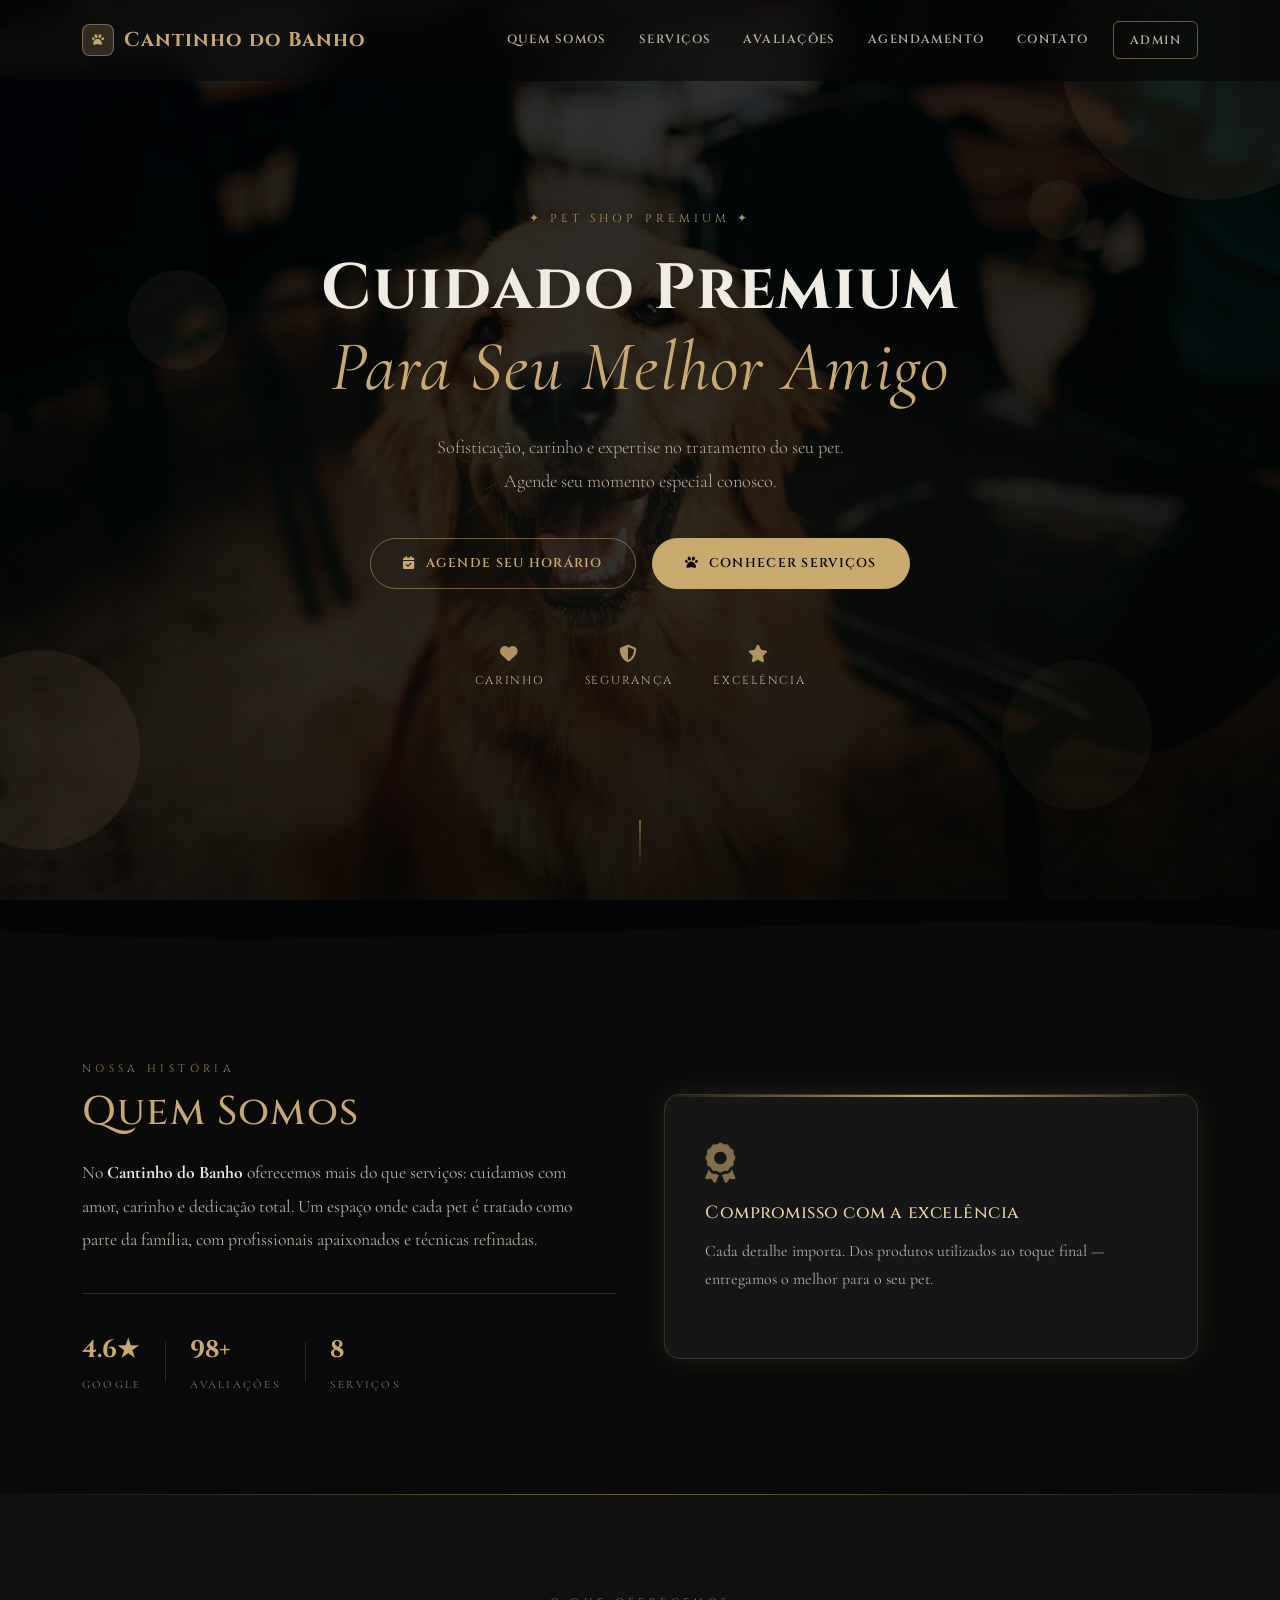
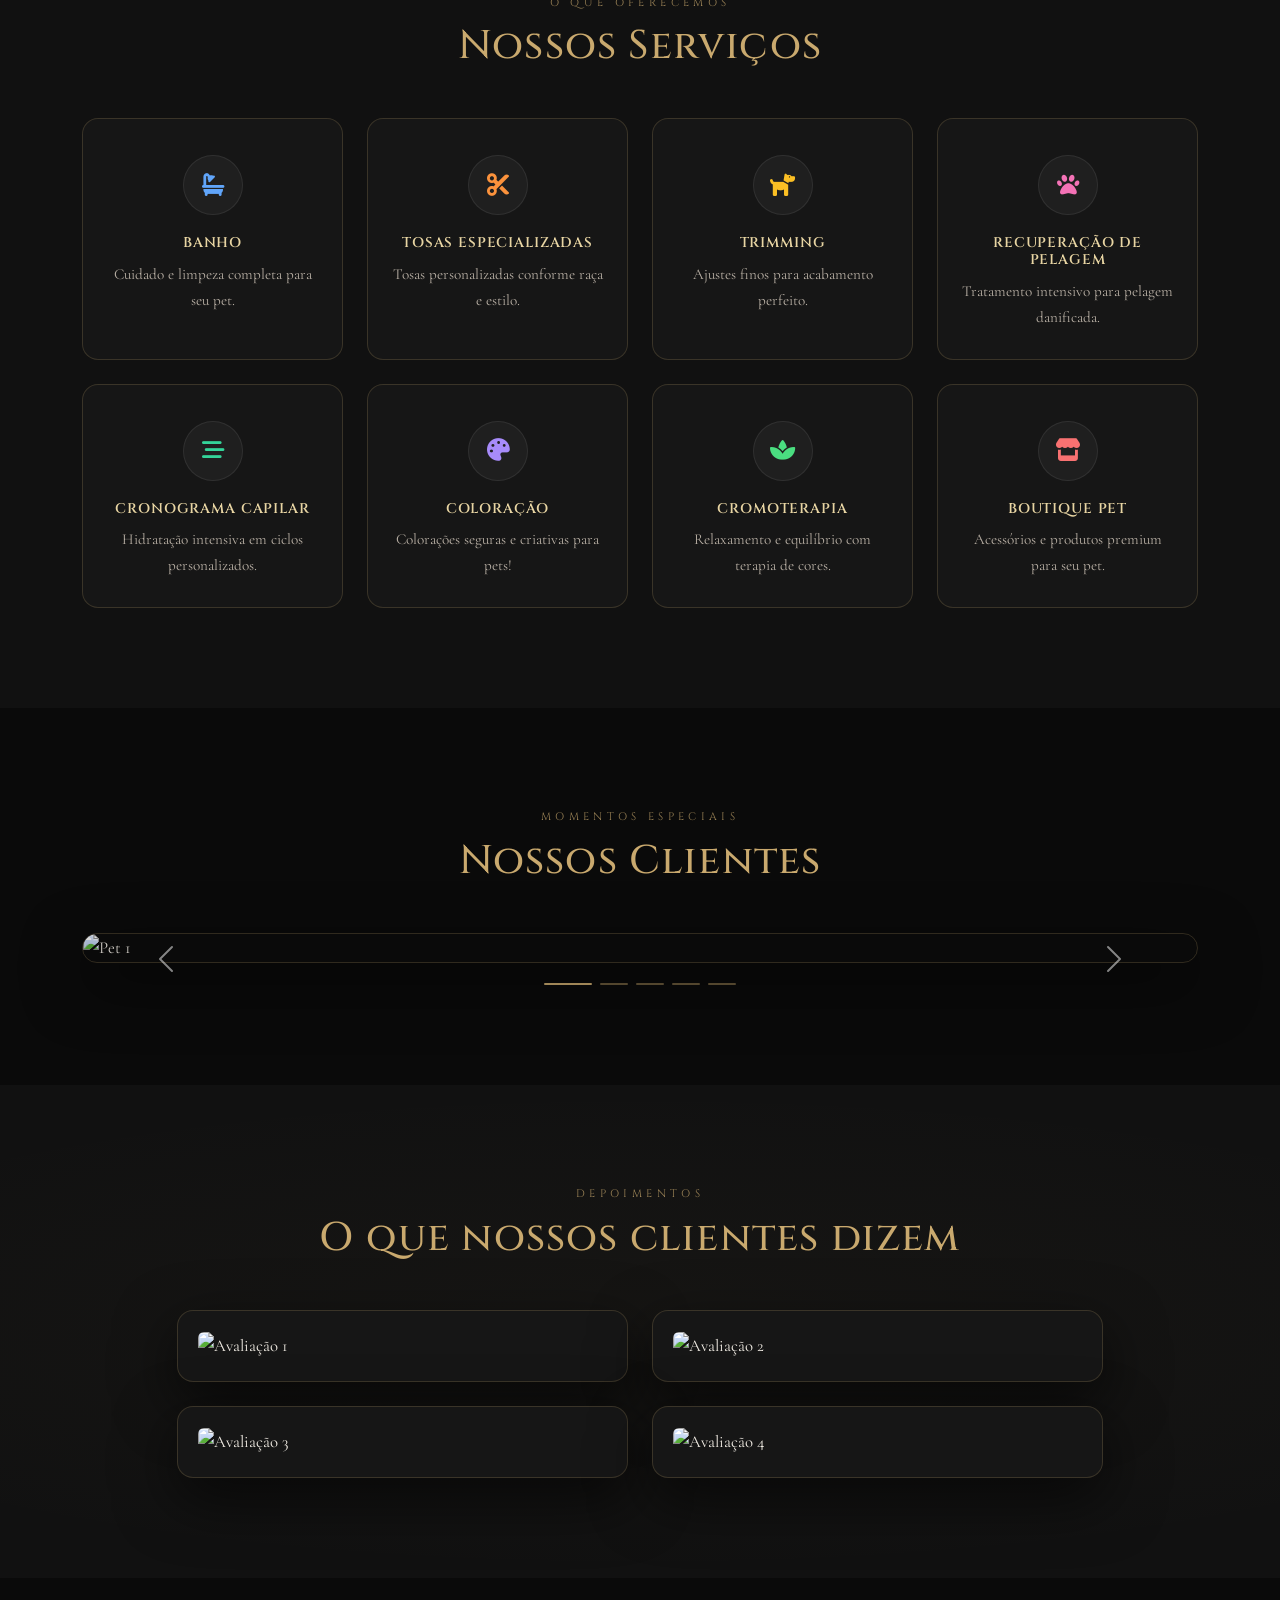
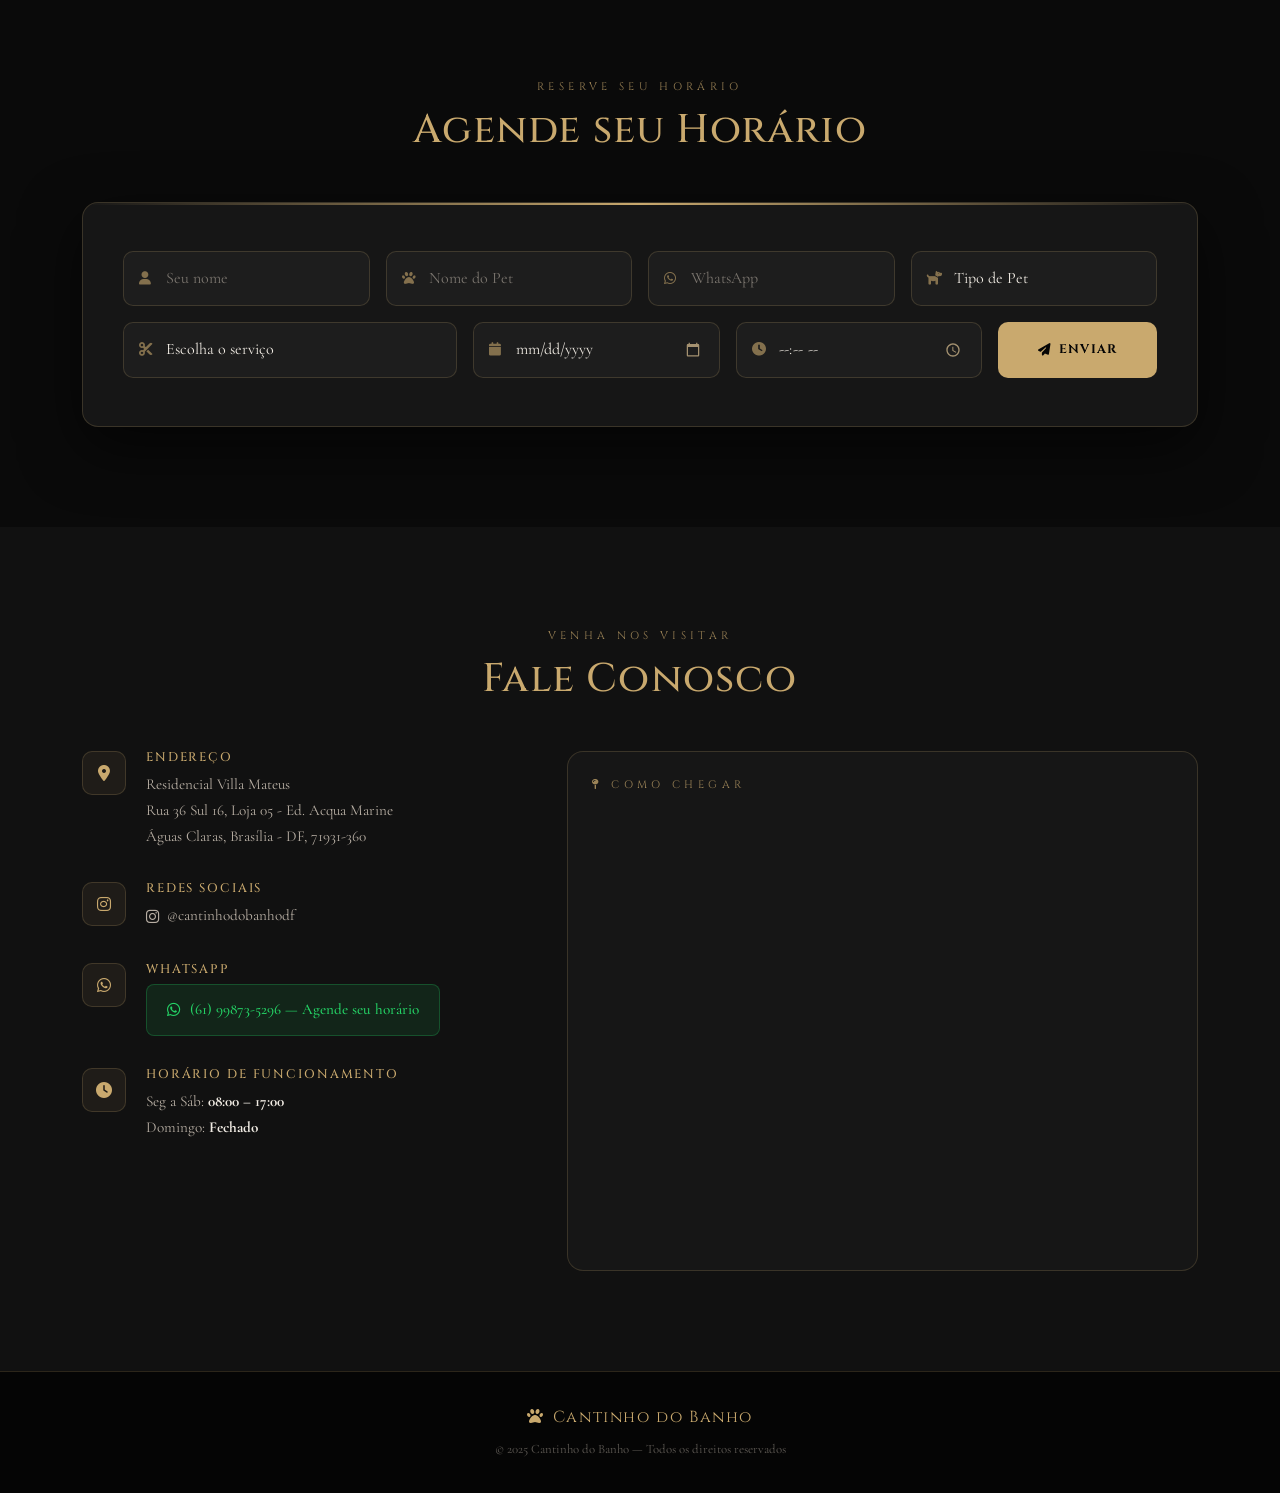
==== index.html @ dc947358 "Primeira versão do projeto Cantinho do Banho" ====
<!DOCTYPE html>
<html lang="pt-BR">
<head>
  <meta charset="UTF-8" />
  <meta name="viewport" content="width=device-width, initial-scale=1.0"/>
  <title>Cantinho do Banho — Pet Shop Premium</title>

  <!-- Bootstrap -->
  <link rel="stylesheet" href="https://cdn.jsdelivr.net/npm/bootstrap@5.3.2/dist/css/bootstrap.min.css"/>
  <!-- FontAwesome -->
  <link rel="stylesheet" href="https://cdnjs.cloudflare.com/ajax/libs/font-awesome/6.5.0/css/all.min.css"/>
  <!-- AOS -->
  <link href="https://cdn.jsdelivr.net/npm/aos@2.3.4/dist/aos.css" rel="stylesheet"/>
  <!-- Google Fonts -->
  <link href="https://fonts.googleapis.com/css2?family=Cinzel:wght@400;600;700&family=Cormorant+Garamond:ital,wght@0,300;0,400;0,600;1,300;1,400&display=swap" rel="stylesheet">
  <!-- Estilos -->
  <link rel="stylesheet" href="style.css"/>
  <style>html { scroll-behavior: smooth; }</style>
</head>
<body>

<!-- BOTÃO FLUTUANTE WHATSAPP -->
<a href="https://wa.me/5561998735296?text=Quero%20agendar" target="_blank" class="whatsapp-float" aria-label="Agendar pelo WhatsApp">
  <i class="fab fa-whatsapp"></i>
  <span class="whatsapp-tooltip">Agende agora!</span>
</a>

<!-- NAVBAR -->
<nav class="navbar navbar-expand-lg fixed-top">
  <div class="container">
    <a class="navbar-brand" href="#">
      <span class="brand-icon"><i class="fas fa-paw"></i></span>
      Cantinho do Banho
    </a>
    <button class="navbar-toggler" type="button" data-bs-toggle="collapse" data-bs-target="#menu">
      <span class="navbar-toggler-icon"></span>
    </button>
    <div class="collapse navbar-collapse" id="menu">
      <ul class="navbar-nav ms-auto mb-2 mb-lg-0">
        <li class="nav-item"><a class="nav-link" href="#sobre">Quem Somos</a></li>
        <li class="nav-item"><a class="nav-link" href="#servicos">Serviços</a></li>
        <li class="nav-item"><a class="nav-link" href="#avaliacoes">Avaliações</a></li>
        <li class="nav-item"><a class="nav-link" href="#agendamento">Agendamento</a></li>
        <li class="nav-item"><a class="nav-link" href="#contato">Contato</a></li>
        <li class="nav-item"><a class="nav-link nav-admin" href="login.html" target="_self" onclick="window.location.href='login.html'; return false;">Admin</a></li>
      </ul>
    </div>
  </div>
</nav>

<!-- HERO -->
<header class="hero-premium">
  <div class="hero-overlay"></div>
  <div class="hero-particles">
    <span></span><span></span><span></span><span></span><span></span>
  </div>
  <div class="container hero-content text-center" data-aos="fade-up" data-aos-duration="1000">
    <p class="hero-eyebrow">✦ Pet Shop Premium ✦</p>
    <h1>Cuidado Premium<br><em>Para Seu Melhor Amigo</em></h1>
    <p class="hero-subtitle">
      Sofisticação, carinho e expertise no tratamento do seu pet.<br>Agende seu momento especial conosco.
    </p>
    <div class="hero-buttons">
      <a href="#agendamento" class="btn-hero btn-hero-outline">
        <i class="fas fa-calendar-check"></i> Agende seu Horário
      </a>
      <a href="#servicos" class="btn-hero btn-hero-solid">
        <i class="fa fa-paw"></i> Conhecer serviços
      </a>
    </div>
    <div class="hero-badges" data-aos="fade-up" data-aos-delay="300">
      <div class="hero-badge"><i class="fa fa-heart"></i><span>Carinho</span></div>
      <div class="hero-badge"><i class="fa fa-shield-alt"></i><span>Segurança</span></div>
      <div class="hero-badge"><i class="fa fa-star"></i><span>Excelência</span></div>
    </div>
  </div>
  <div class="hero-scroll-hint">
    <span></span>
  </div>
</header>

<!-- DIVISOR -->
<div class="section-divider">
  <svg viewBox="0 0 1440 80" preserveAspectRatio="none">
    <path d="M0,40 C360,80 1080,0 1440,40 L1440,80 L0,80 Z" fill="#0a0a0a"/>
  </svg>
</div>

<!-- SOBRE -->
<section id="sobre" class="section-sobre">
  <div class="container">
    <div class="row align-items-center g-5">
      <div class="col-lg-6" data-aos="fade-right">
        <p class="section-label">Nossa História</p>
        <h2 class="section-title">Quem Somos</h2>
        <p class="section-text">
          No <strong>Cantinho do Banho</strong> oferecemos mais do que serviços: cuidamos com amor, carinho e dedicação total.
          Um espaço onde cada pet é tratado como parte da família, com profissionais apaixonados e técnicas refinadas.
        </p>
        <div class="sobre-stats">
          <div class="stat-item">
            <span class="stat-num">4.6★</span>
            <span class="stat-label">Google</span>
          </div>
          <div class="stat-divider"></div>
          <div class="stat-item">
            <span class="stat-num">98+</span>
            <span class="stat-label">Avaliações</span>
          </div>
          <div class="stat-divider"></div>
          <div class="stat-item">
            <span class="stat-num">8</span>
            <span class="stat-label">Serviços</span>
          </div>
        </div>
      </div>
      <div class="col-lg-6" data-aos="fade-left" data-aos-delay="150">
        <div class="sobre-card">
          <i class="fas fa-award sobre-icon"></i>
          <h4>Compromisso com a excelência</h4>
          <p>Cada detalhe importa. Dos produtos utilizados ao toque final — entregamos o melhor para o seu pet.</p>
        </div>
      </div>
    </div>
  </div>
</section>

<!-- SERVIÇOS -->
<section id="servicos" class="section-servicos">
  <div class="container">
    <div class="text-center mb-5" data-aos="fade-up">
      <p class="section-label">O que oferecemos</p>
      <h2 class="section-title">Nossos Serviços</h2>
    </div>
    <div class="row g-4">

      <div class="col-md-3 col-sm-6" data-aos="fade-up" data-aos-delay="50">
        <div class="service-card">
          <div class="service-icon-wrap icone-banho"><i class="fas fa-bath"></i></div>
          <h5>Banho</h5>
          <p>Cuidado e limpeza completa para seu pet.</p>
        </div>
      </div>

      <div class="col-md-3 col-sm-6" data-aos="fade-up" data-aos-delay="100">
        <div class="service-card">
          <div class="service-icon-wrap icone-tosa"><i class="fas fa-cut"></i></div>
          <h5>Tosas Especializadas</h5>
          <p>Tosas personalizadas conforme raça e estilo.</p>
        </div>
      </div>

      <div class="col-md-3 col-sm-6" data-aos="fade-up" data-aos-delay="150">
        <div class="service-card">
          <div class="service-icon-wrap icone-trimming"><i class="fas fa-dog"></i></div>
          <h5>Trimming</h5>
          <p>Ajustes finos para acabamento perfeito.</p>
        </div>
      </div>

      <div class="col-md-3 col-sm-6" data-aos="fade-up" data-aos-delay="200">
        <div class="service-card">
          <div class="service-icon-wrap icone-pelagem"><i class="fas fa-paw"></i></div>
          <h5>Recuperação de Pelagem</h5>
          <p>Tratamento intensivo para pelagem danificada.</p>
        </div>
      </div>

      <div class="col-md-3 col-sm-6" data-aos="fade-up" data-aos-delay="250">
        <div class="service-card">
          <div class="service-icon-wrap icone-cronograma"><i class="fas fa-stream"></i></div>
          <h5>Cronograma Capilar</h5>
          <p>Hidratação intensiva em ciclos personalizados.</p>
        </div>
      </div>

      <div class="col-md-3 col-sm-6" data-aos="fade-up" data-aos-delay="300">
        <div class="service-card">
          <div class="service-icon-wrap icone-coloracao"><i class="fas fa-palette"></i></div>
          <h5>Coloração</h5>
          <p>Colorações seguras e criativas para pets!</p>
        </div>
      </div>

      <div class="col-md-3 col-sm-6" data-aos="fade-up" data-aos-delay="350">
        <div class="service-card">
          <div class="service-icon-wrap icone-cronoterapia"><i class="fas fa-spa"></i></div>
          <h5>Cromoterapia</h5>
          <p>Relaxamento e equilíbrio com terapia de cores.</p>
        </div>
      </div>

      <div class="col-md-3 col-sm-6" data-aos="fade-up" data-aos-delay="400">
        <div class="service-card">
          <div class="service-icon-wrap icone-boutique"><i class="fas fa-store"></i></div>
          <h5>Boutique Pet</h5>
          <p>Acessórios e produtos premium para seu pet.</p>
        </div>
      </div>

    </div>
  </div>
</section>

<!-- GALERIA -->
<section class="section-galeria">
  <div class="container" data-aos="fade-up">
    <div class="text-center mb-5">
      <p class="section-label">Momentos especiais</p>
      <h2 class="section-title">Nossos Clientes</h2>
    </div>
    <div id="petCarousel" class="carousel slide carousel-premium" data-bs-ride="carousel" data-bs-interval="3500">
      <div class="carousel-inner">
        <div class="carousel-item active">
          <img src="imagens/pet 1.jpg" class="d-block w-100" alt="Pet 1">
        </div>
        <div class="carousel-item">
          <img src="imagens/pet 2.jpg" class="d-block w-100" alt="Pet 2">
        </div>
        <div class="carousel-item">
          <img src="imagens/pet 3.jpg" class="d-block w-100" alt="Pet 3">
        </div>
        <div class="carousel-item">
          <img src="imagens/pet 4.jpg" class="d-block w-100" alt="Pet 4">
        </div>
        <div class="carousel-item">
          <img src="imagens/pet 5.jpg" class="d-block w-100" alt="Pet 5">
        </div>
      </div>
      <button class="carousel-control-prev" type="button" data-bs-target="#petCarousel" data-bs-slide="prev">
        <span class="carousel-control-prev-icon"></span>
      </button>
      <button class="carousel-control-next" type="button" data-bs-target="#petCarousel" data-bs-slide="next">
        <span class="carousel-control-next-icon"></span>
      </button>
      <div class="carousel-indicators-custom">
        <button type="button" data-bs-target="#petCarousel" data-bs-slide-to="0" class="active"></button>
        <button type="button" data-bs-target="#petCarousel" data-bs-slide-to="1"></button>
        <button type="button" data-bs-target="#petCarousel" data-bs-slide-to="2"></button>
        <button type="button" data-bs-target="#petCarousel" data-bs-slide-to="3"></button>
        <button type="button" data-bs-target="#petCarousel" data-bs-slide-to="4"></button>
      </div>
    </div>
  </div>
</section>

<!-- AVALIAÇÕES -->
<section id="avaliacoes" class="section-avaliacoes">
  <div class="container">
    <div class="text-center mb-5" data-aos="fade-up">
      <p class="section-label">Depoimentos</p>
      <h2 class="section-title">O que nossos clientes dizem</h2>
    </div>
    <div class="row justify-content-center g-4">
      <div class="col-md-5" data-aos="fade-right">
        <div class="card-avaliacao">
          <img src="imagens/avaliacao1.jpg" alt="Avaliação 1" class="img-fluid rounded">
        </div>
      </div>
      <div class="col-md-5" data-aos="fade-left" data-aos-delay="100">
        <div class="card-avaliacao">
          <img src="imagens/avaliacao2.jpg" alt="Avaliação 2" class="img-fluid rounded">
        </div>
      </div>
      <div class="col-md-5" data-aos="fade-right" data-aos-delay="150">
        <div class="card-avaliacao">
          <img src="imagens/avaliacao3.jpg" alt="Avaliação 3" class="img-fluid rounded">
        </div>
      </div>
      <div class="col-md-5" data-aos="fade-left" data-aos-delay="200">
        <div class="card-avaliacao">
          <img src="imagens/avaliacao4.jpg" alt="Avaliação 4" class="img-fluid rounded">
        </div>
      </div>
    </div>
  </div>
</section>

<!-- AGENDAMENTO -->
<section id="agendamento" class="section-agendamento">
  <div class="container" data-aos="fade-up">
    <div class="text-center mb-5">
      <p class="section-label">Reserve seu horário</p>
      <h2 class="section-title">Agende seu Horário</h2>
    </div>
    <div class="agendamento-card">
      <form onsubmit="enviarWhatsapp(); return false;">
        <div class="row g-3">
          <div class="col-md-3 col-sm-6">
            <div class="input-group-custom">
              <i class="fas fa-user"></i>
              <input id="nome" class="form-input" placeholder="Seu nome" required>
            </div>
          </div>
          <div class="col-md-3 col-sm-6">
            <div class="input-group-custom">
              <i class="fas fa-paw"></i>
              <input id="pet" class="form-input" placeholder="Nome do Pet" required>
            </div>
          </div>
          <div class="col-md-3 col-sm-6">
            <div class="input-group-custom">
              <i class="fab fa-whatsapp"></i>
              <input id="tel" class="form-input" placeholder="WhatsApp" required>
            </div>
          </div>
          <div class="col-md-3 col-sm-6">
            <div class="input-group-custom">
              <i class="fas fa-dog"></i>
              <select id="tipo-pet" class="form-input" required>
                <option value="">Tipo de Pet</option>
                <option value="Cachorro">Cachorro</option>
                <option value="Gato">Gato</option>
              </select>
            </div>
          </div>
          <div class="col-md-4 col-sm-6">
            <div class="input-group-custom">
              <i class="fas fa-scissors"></i>
              <select id="servico" class="form-input" required>
                <option value="">Escolha o serviço</option>
                <option>Banho e Tosa</option>
                <option>Banho</option>
                <option>Tosa</option>
                <option>Trimming</option>
                <option>Cronograma Capilar</option>
                <option>Recuperação de Pelagem</option>
                <option>Cromoterapia</option>
                <option>Coloração Pet</option>
              </select>
            </div>
          </div>
          <div class="col-md-3 col-sm-6">
            <div class="input-group-custom">
              <i class="fas fa-calendar"></i>
              <input id="data" type="date" class="form-input" required>
            </div>
          </div>
          <div class="col-md-3 col-sm-6">
            <div class="input-group-custom">
              <i class="fas fa-clock"></i>
              <input id="hora" type="time" class="form-input" required>
            </div>
          </div>
          <div class="col-md-2 col-sm-12">
            <button type="submit" class="btn-agendar">
              <i class="fa fa-paper-plane"></i> Enviar
            </button>
          </div>
        </div>
      </form>
    </div>
  </div>
</section>

<!-- CONTATO -->
<section id="contato" class="section-contato">
  <div class="container">
    <div class="text-center mb-5" data-aos="fade-up">
      <p class="section-label">Venha nos visitar</p>
      <h2 class="section-title">Fale Conosco</h2>
    </div>
    <div class="row g-5 align-items-start">
      <div class="col-md-5" data-aos="fade-right">
        <div class="contato-info">

          <div class="contato-item">
            <div class="contato-icon"><i class="fas fa-map-marker-alt"></i></div>
            <div>
              <h5>Endereço</h5>
              <p>Residencial Villa Mateus<br>
              Rua 36 Sul 16, Loja 05 - Ed. Acqua Marine<br>
              Águas Claras, Brasília - DF, 71931-360</p>
            </div>
          </div>

          <div class="contato-item">
            <div class="contato-icon"><i class="fab fa-instagram"></i></div>
            <div>
              <h5>Redes Sociais</h5>
              <a href="https://instagram.com/cantinhodobanhodf" target="_blank" class="social-link">
                <i class="fab fa-instagram"></i> @cantinhodobanhodf
              </a>
            </div>
          </div>

          <div class="contato-item">
            <div class="contato-icon"><i class="fab fa-whatsapp"></i></div>
            <div>
              <h5>WhatsApp</h5>
              <a href="https://wa.me/5561998735296" target="_blank" class="btn-whatsapp">
                <i class="fab fa-whatsapp"></i> (61) 99873-5296 — Agende seu horário
              </a>
            </div>
          </div>

          <div class="contato-item">
            <div class="contato-icon"><i class="fas fa-clock"></i></div>
            <div>
              <h5>Horário de Funcionamento</h5>
              <p>Seg a Sáb: <strong>08:00 – 17:00</strong><br>Domingo: <strong>Fechado</strong></p>
            </div>
          </div>

        </div>
      </div>

      <div class="col-md-7" data-aos="fade-left" data-aos-delay="150">
        <div class="mapa-wrapper">
          <p class="section-label mb-3"><i class="fas fa-map-pin me-2"></i>Como chegar</p>
          <div class="ratio ratio-4x3">
            <iframe
              src="https://www.google.com/maps/embed?pb=!1m18!1m12!1m3!1d1223.2493525552275!2d-48.03910495482226!3d-15.837038308991763!2m3!1f0!2f0!3f0!3m2!1i1024!2i768!4f13.1!3m3!1m2!1s0x935a326012396ee5%3A0x93afc04ad1eda050!2sCantinho%20do%20Banho%20Pet%20Shop!5e0!3m2!1spt-BR!2sbr!4v1702665679206!5m2!1spt-BR!2sbr"
              width="100%" height="100%" style="border:0;" allowfullscreen="" loading="lazy">
            </iframe>
          </div>
        </div>
      </div>
    </div>
  </div>
</section>

<!-- RODAPÉ -->
<footer class="footer">
  <div class="container text-center">
    <p class="footer-brand"><i class="fas fa-paw me-2"></i>Cantinho do Banho</p>
    <p class="footer-copy">© 2025 Cantinho do Banho — Todos os direitos reservados</p>
  </div>
</footer>

<!-- SCRIPTS -->
<script src="https://cdn.jsdelivr.net/npm/bootstrap@5.3.2/dist/js/bootstrap.bundle.min.js"></script>
<script src="https://cdn.jsdelivr.net/npm/aos@2.3.4/dist/aos.js"></script>
<script>
  AOS.init({ duration: 900, once: true, easing: 'ease-out-quart', offset: 60 });

  function enviarWhatsapp() {
    const nome = document.getElementById('nome').value;
    const pet = document.getElementById('pet').value;
    const tel = document.getElementById('tel').value;
    const tipoPet = document.getElementById("tipo-pet").value;
    const servico = document.getElementById('servico').value;
    const data = document.getElementById('data').value;
    const hora = document.getElementById('hora').value;
    const dataFormatada = data.split('-').reverse().join('/');
    const msg = `✨ *Novo Agendamento — Cantinho do Banho*\n\n*Nome:* ${nome}\n*Contato:* ${tel}\n*Pet:* ${pet}\n*Tipo:* ${tipoPet}\n*Serviço:* ${servico}\n*Data:* ${dataFormatada}\n*Hora:* ${hora}\n\nAguardo a confirmação. Obrigado(a)! 🐾`;
    const url = `https://wa.me/5561998735296?text=${encodeURIComponent(msg)}`;
    window.open(url, '_blank');
  }

  // Navbar + botão WA no scroll
  window.addEventListener('scroll', () => {
    document.querySelector('.navbar').classList.toggle('scrolled', window.scrollY > 50);
    document.querySelector('.whatsapp-float').classList.toggle('visible', window.scrollY > 300);
  });
</script>
</body>
</html>
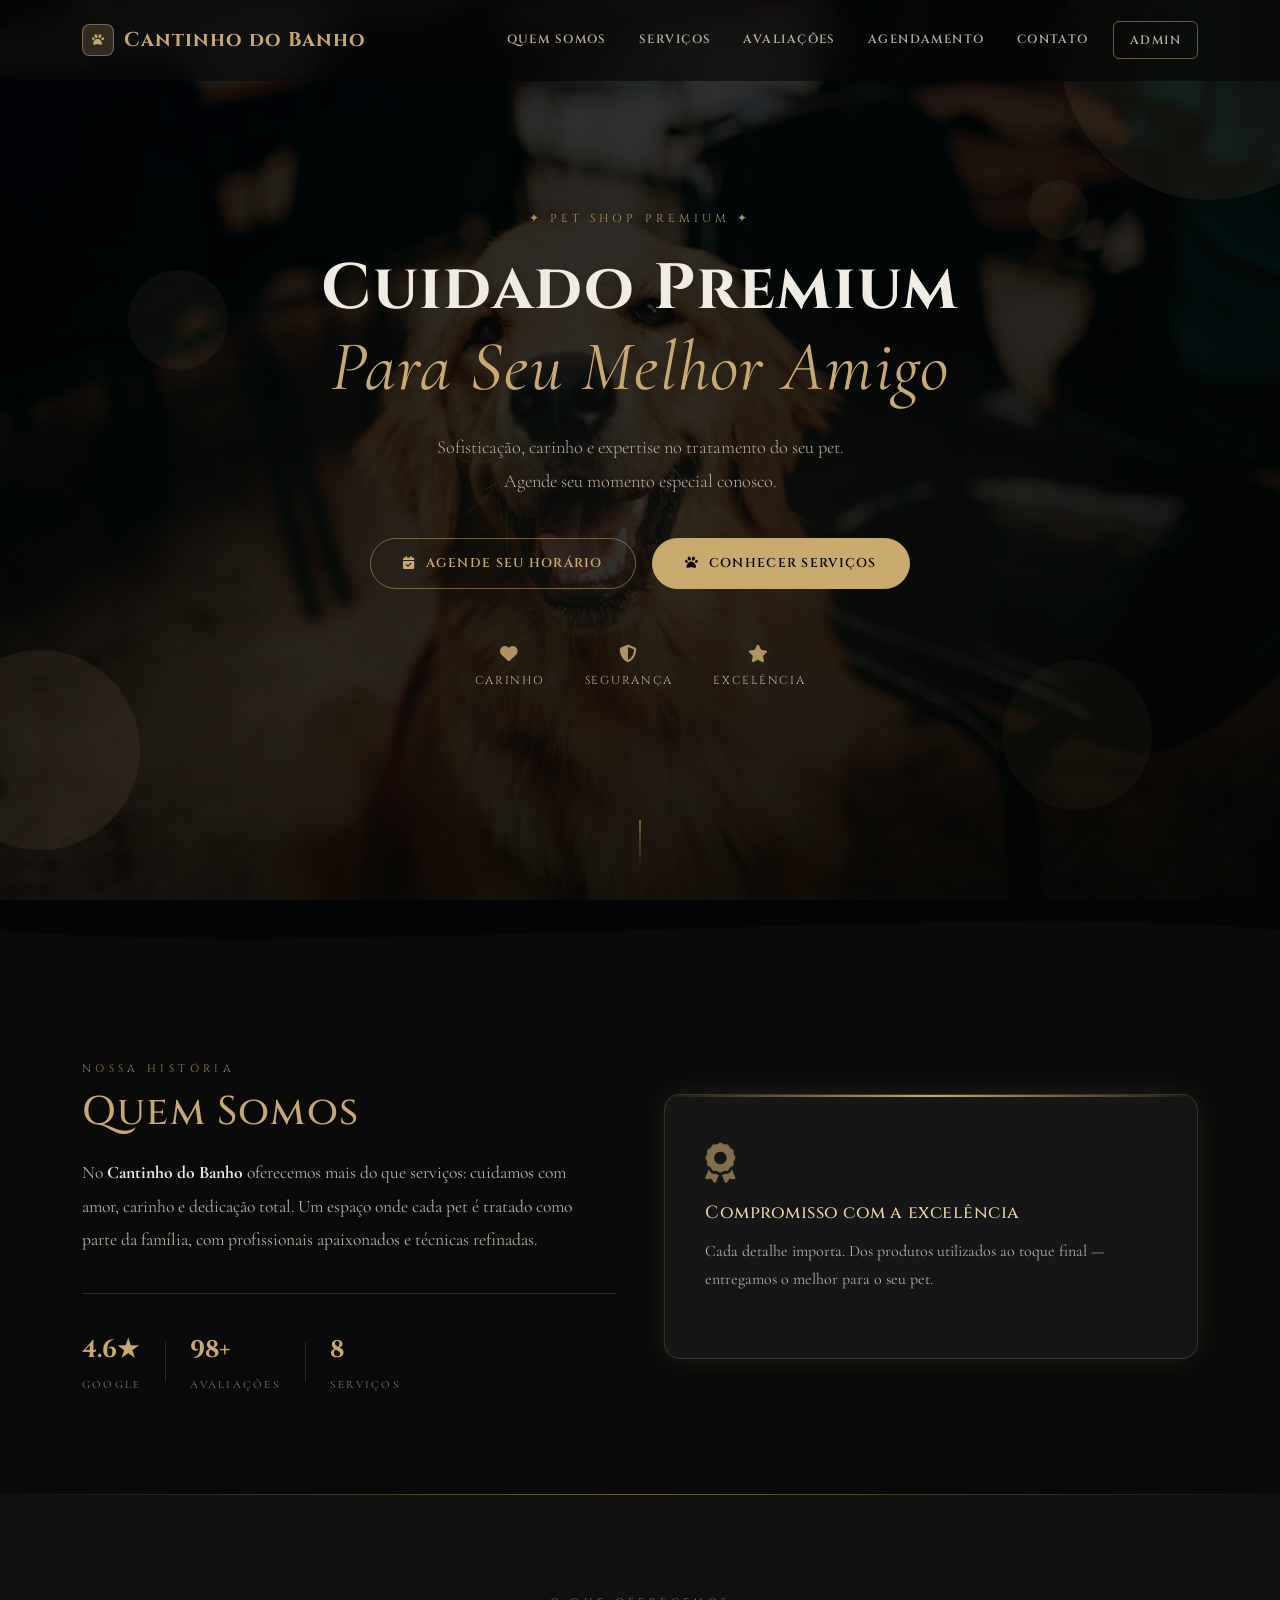
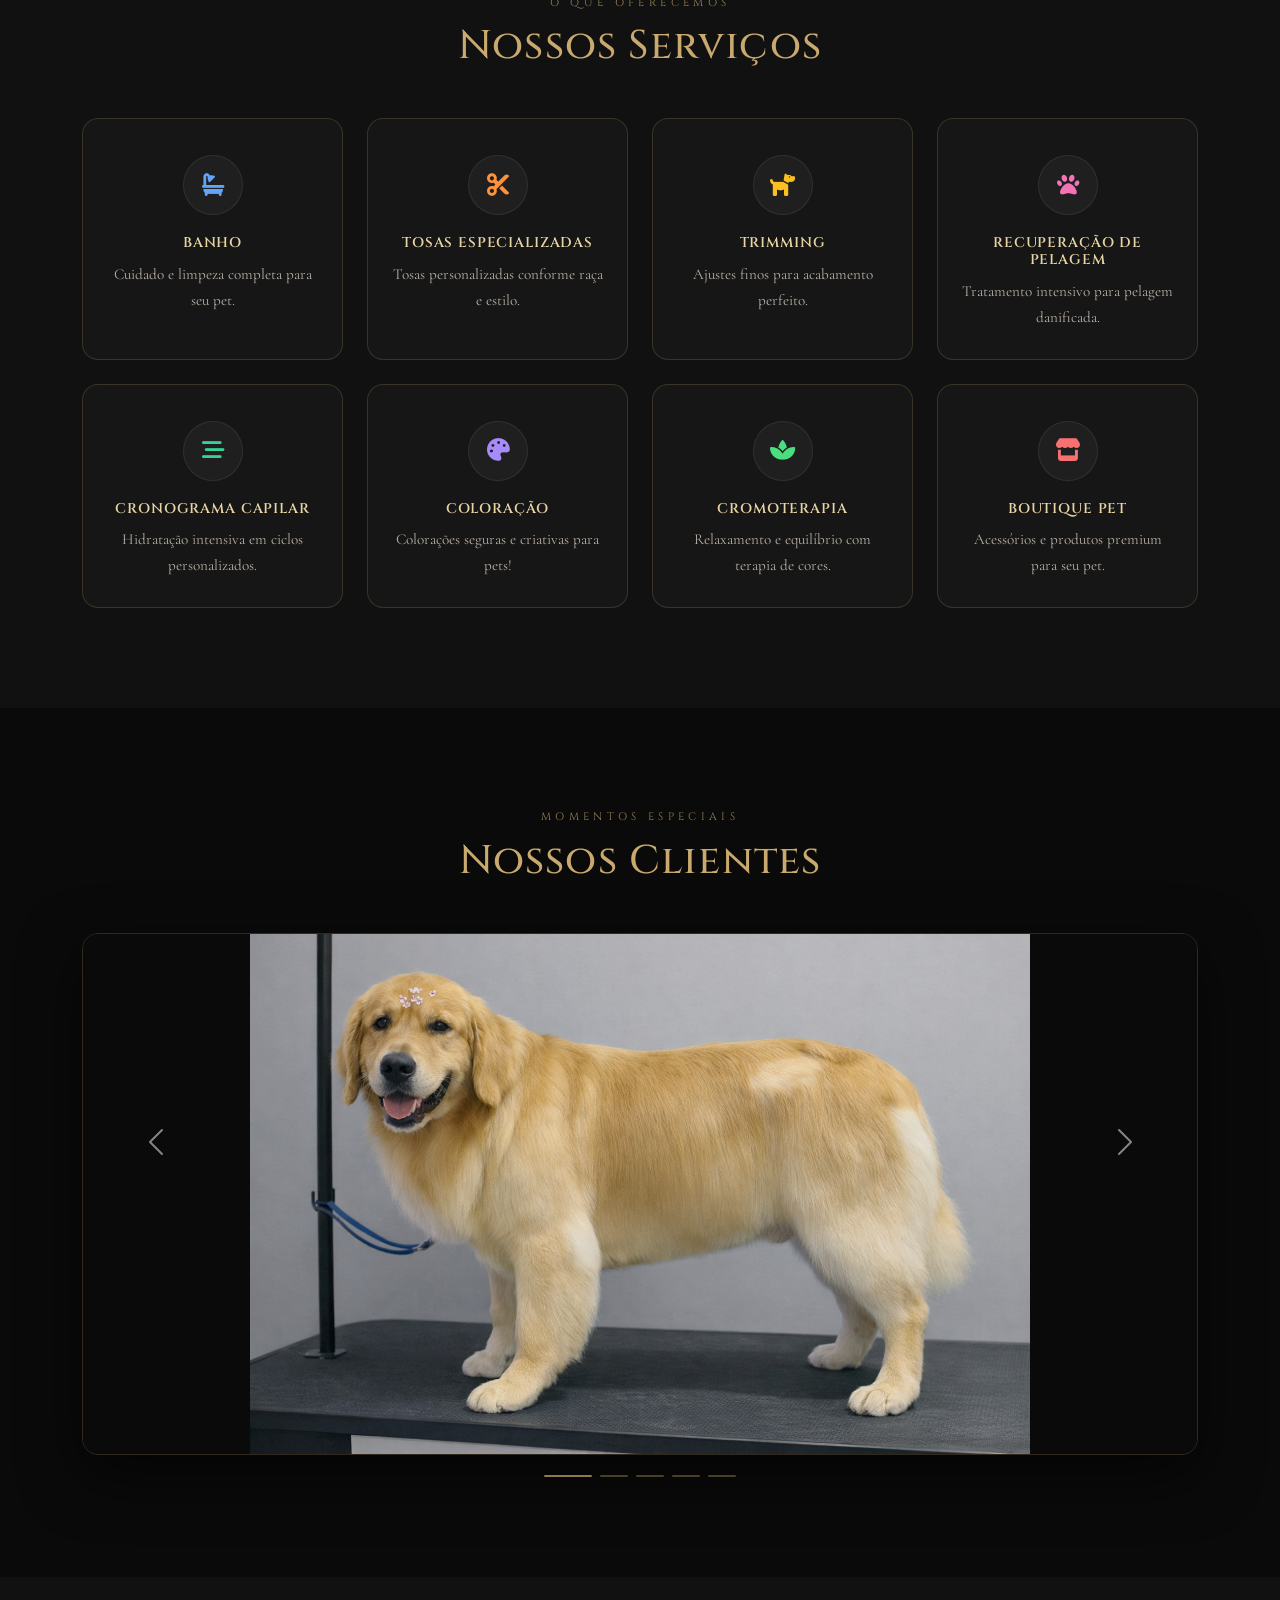
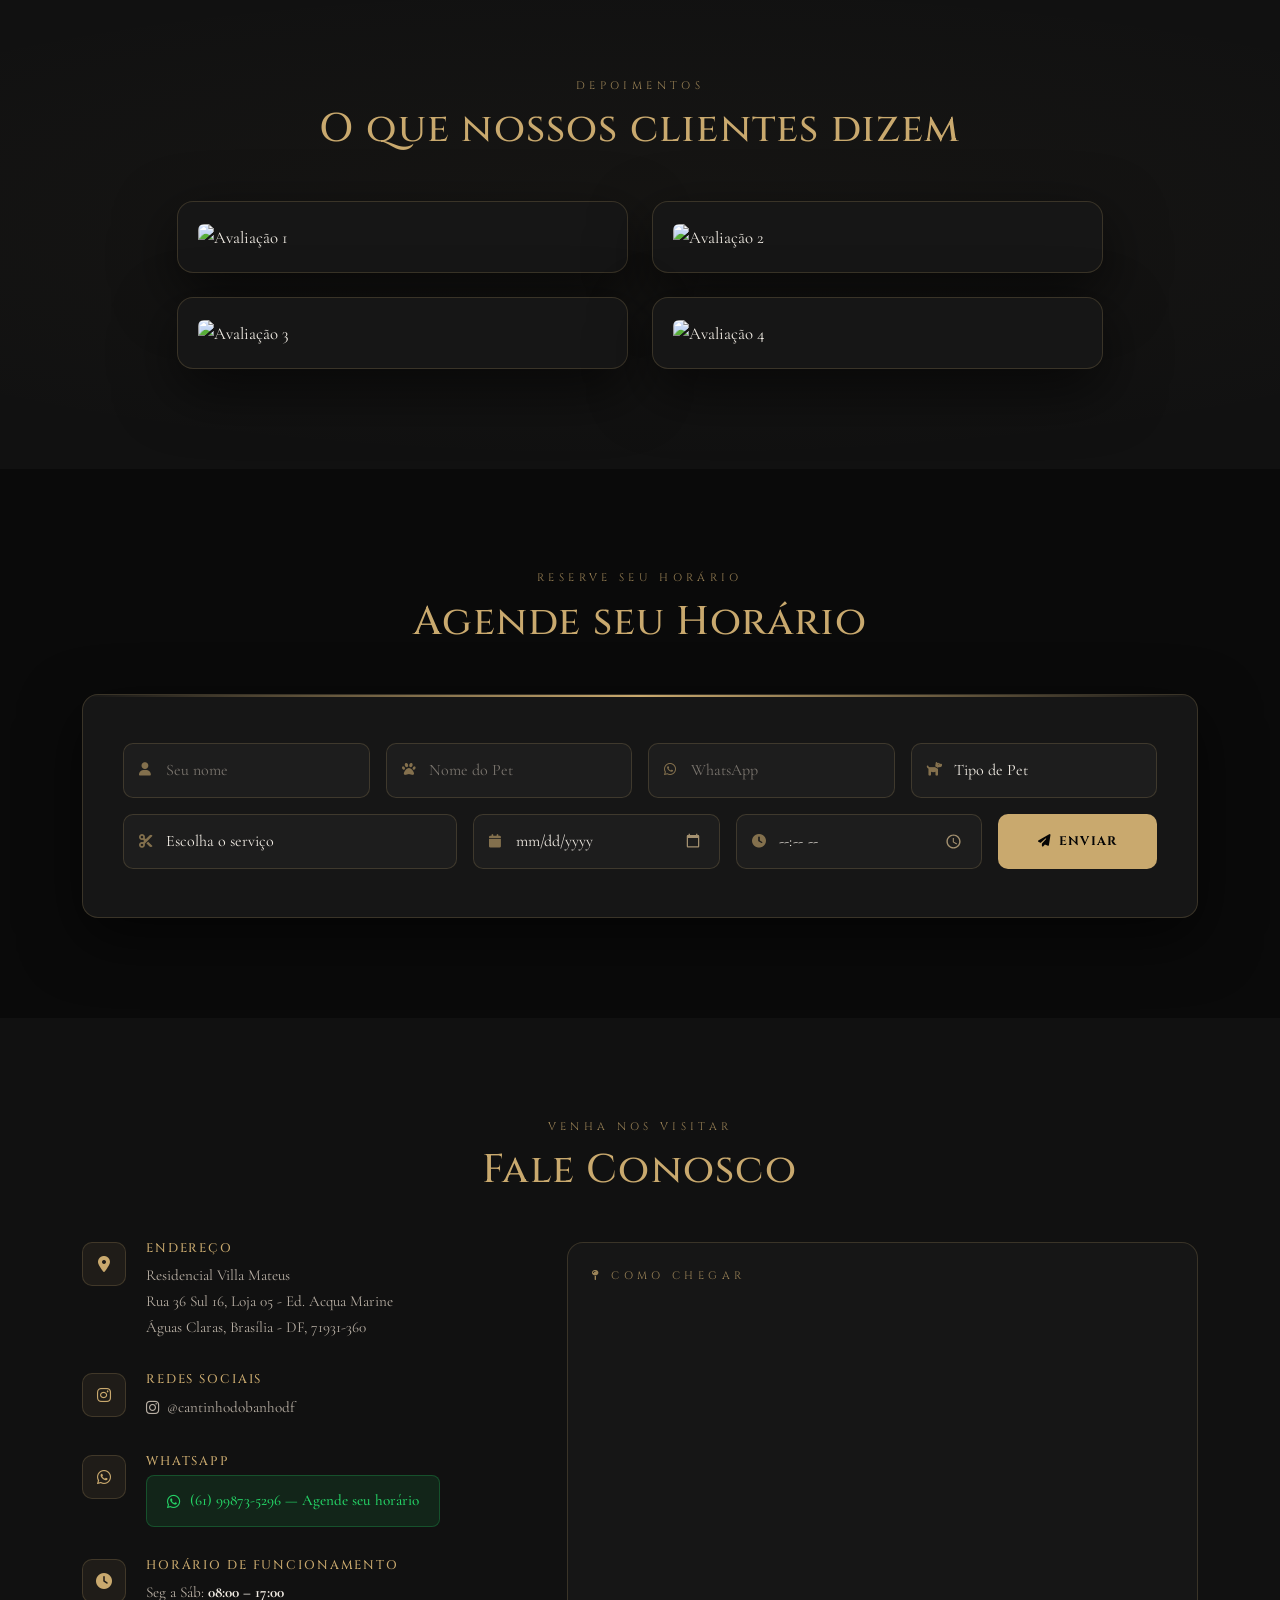
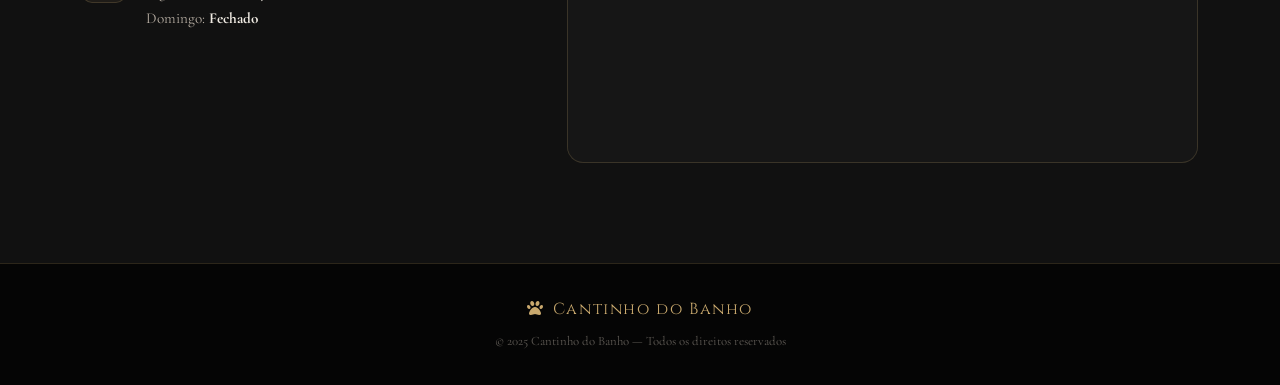
==== commit ace6b95f: "Atualização do site" ====
--- a/index.html
+++ b/index.html
@@ -211,21 +211,39 @@
     </div>
     <div id="petCarousel" class="carousel slide carousel-premium" data-bs-ride="carousel" data-bs-interval="3500">
       <div class="carousel-inner">
-        <div class="carousel-item active">
-          <img src="imagens/pet 1.jpg" class="d-block w-100" alt="Pet 1">
-        </div>
-        <div class="carousel-item">
-          <img src="imagens/pet 2.jpg" class="d-block w-100" alt="Pet 2">
-        </div>
-        <div class="carousel-item">
-          <img src="imagens/pet 3.jpg" class="d-block w-100" alt="Pet 3">
-        </div>
-        <div class="carousel-item">
-          <img src="imagens/pet 4.jpg" class="d-block w-100" alt="Pet 4">
-        </div>
-        <div class="carousel-item">
-          <img src="imagens/pet 5.jpg" class="d-block w-100" alt="Pet 5">
-        </div>
+       <div class="carousel-item active">
+      <img src="imagens/pet1.png" class="d-block w-100" alt="Pet 1">
+    </div>
+
+    <div class="carousel-item">
+      <img src="imagens/pet2 (2).jpeg" class="d-block w-100" alt="Pet 2">
+    </div>
+
+    <div class="carousel-item">
+      <img src="imagens/pet3.png" class="d-block w-100" alt="Pet 3">
+    </div>
+
+    <div class="carousel-item">
+      <img src="imagens/pet4.png" class="d-block w-100" alt="Pet 4">
+    </div>
+
+    <div class="carousel-item">
+      <img src="imagens/pet5.png" class="d-block w-100" alt="Pet 5">
+    </div>
+
+    <div class="carousel-item">
+      <img src="imagens/pet6.png" class="d-block w-100" alt="Pet 6">
+    </div>
+
+    <div class="carousel-item">
+      <img src="imagens/pet7.png" class="d-block w-100" alt="Pet 7">
+    </div>
+
+    <div class="carousel-item">
+      <img src="imagens/pet8.png" class="d-block w-100" alt="Pet 8">
+    </div>
+
+  </div>
       </div>
       <button class="carousel-control-prev" type="button" data-bs-target="#petCarousel" data-bs-slide="prev">
         <span class="carousel-control-prev-icon"></span>
--- a/style.css
+++ b/style.css
@@ -565,8 +565,9 @@
 .carousel-premium .carousel-inner img {
   max-height: 520px;
   width: 100%;
-  object-fit: cover;
-  filter: brightness(0.85);
+  object-fit: contain;   /* ✅ NÃO CORTA */
+  background: #0a0a0a;   /* ✅ preenche as laterais se sobrar */
+  filter: brightness(0.95);
   transition: filter 0.5s ease;
 }
 
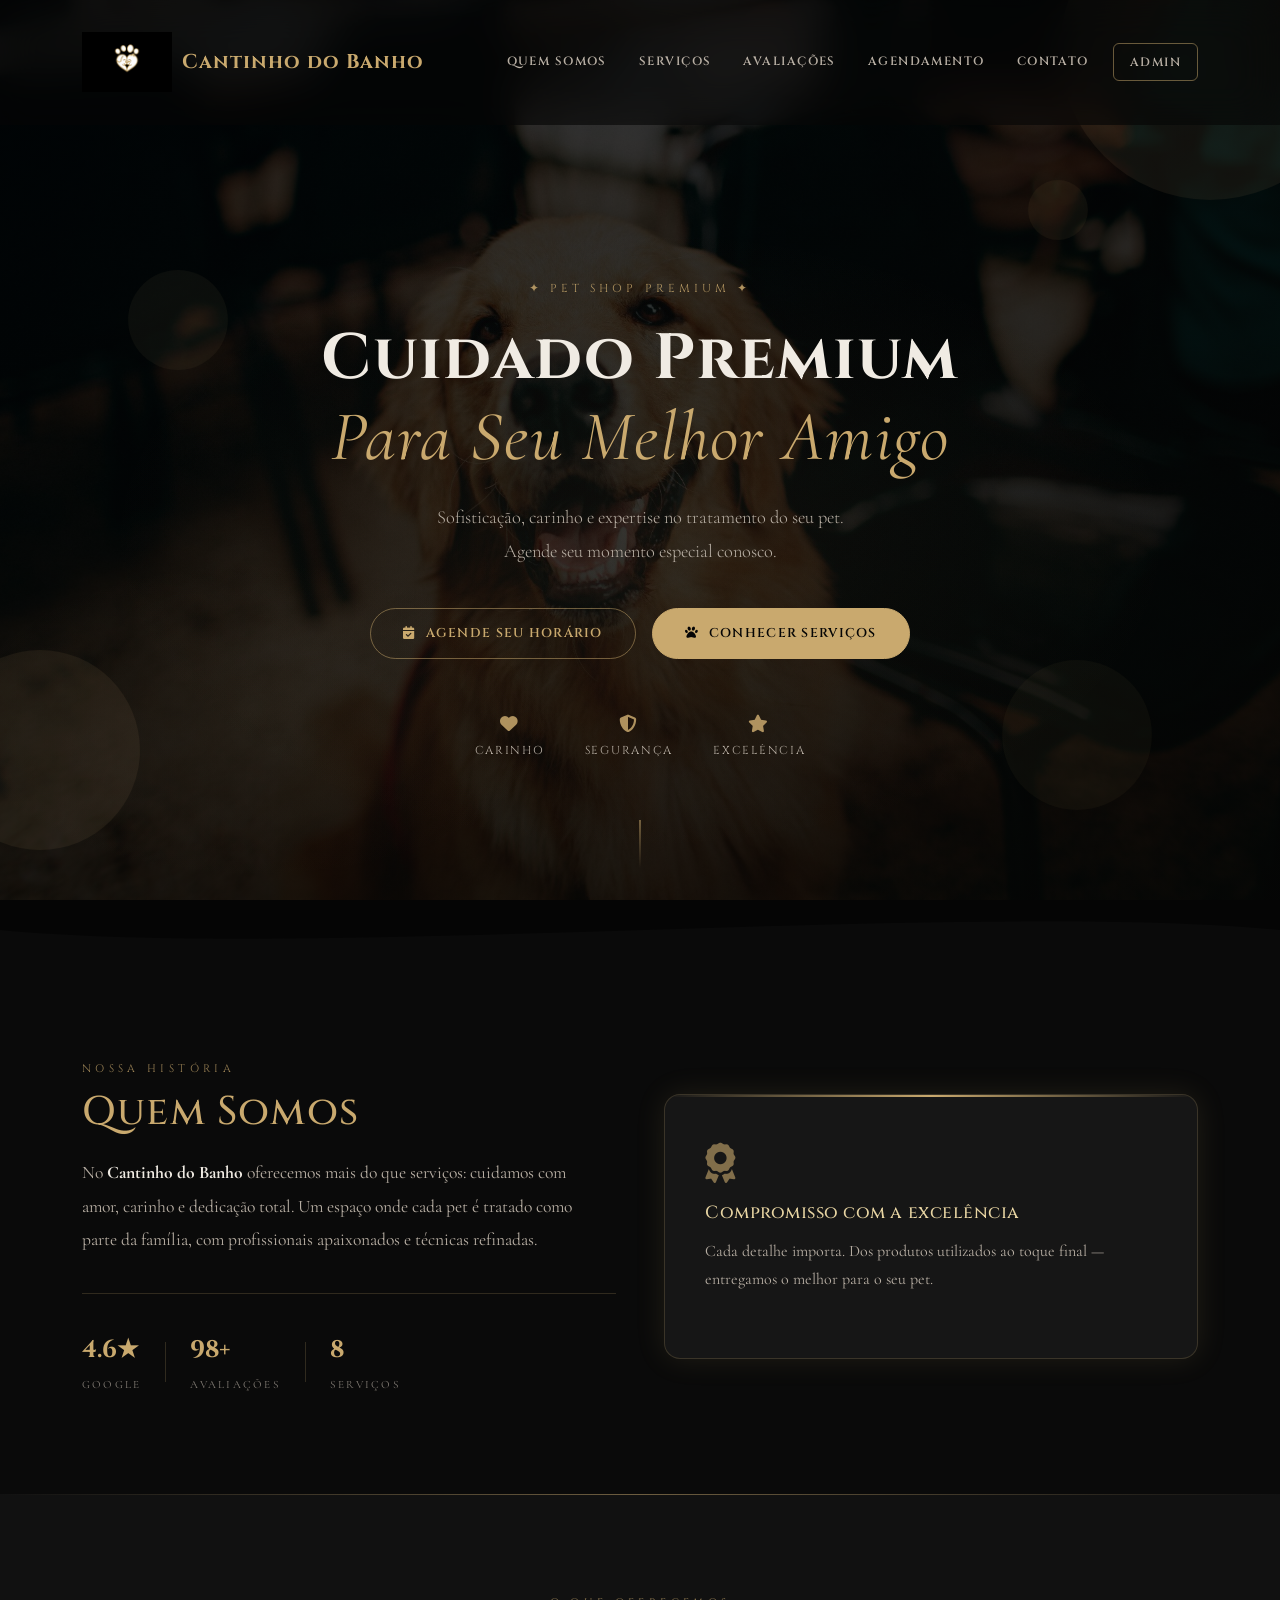
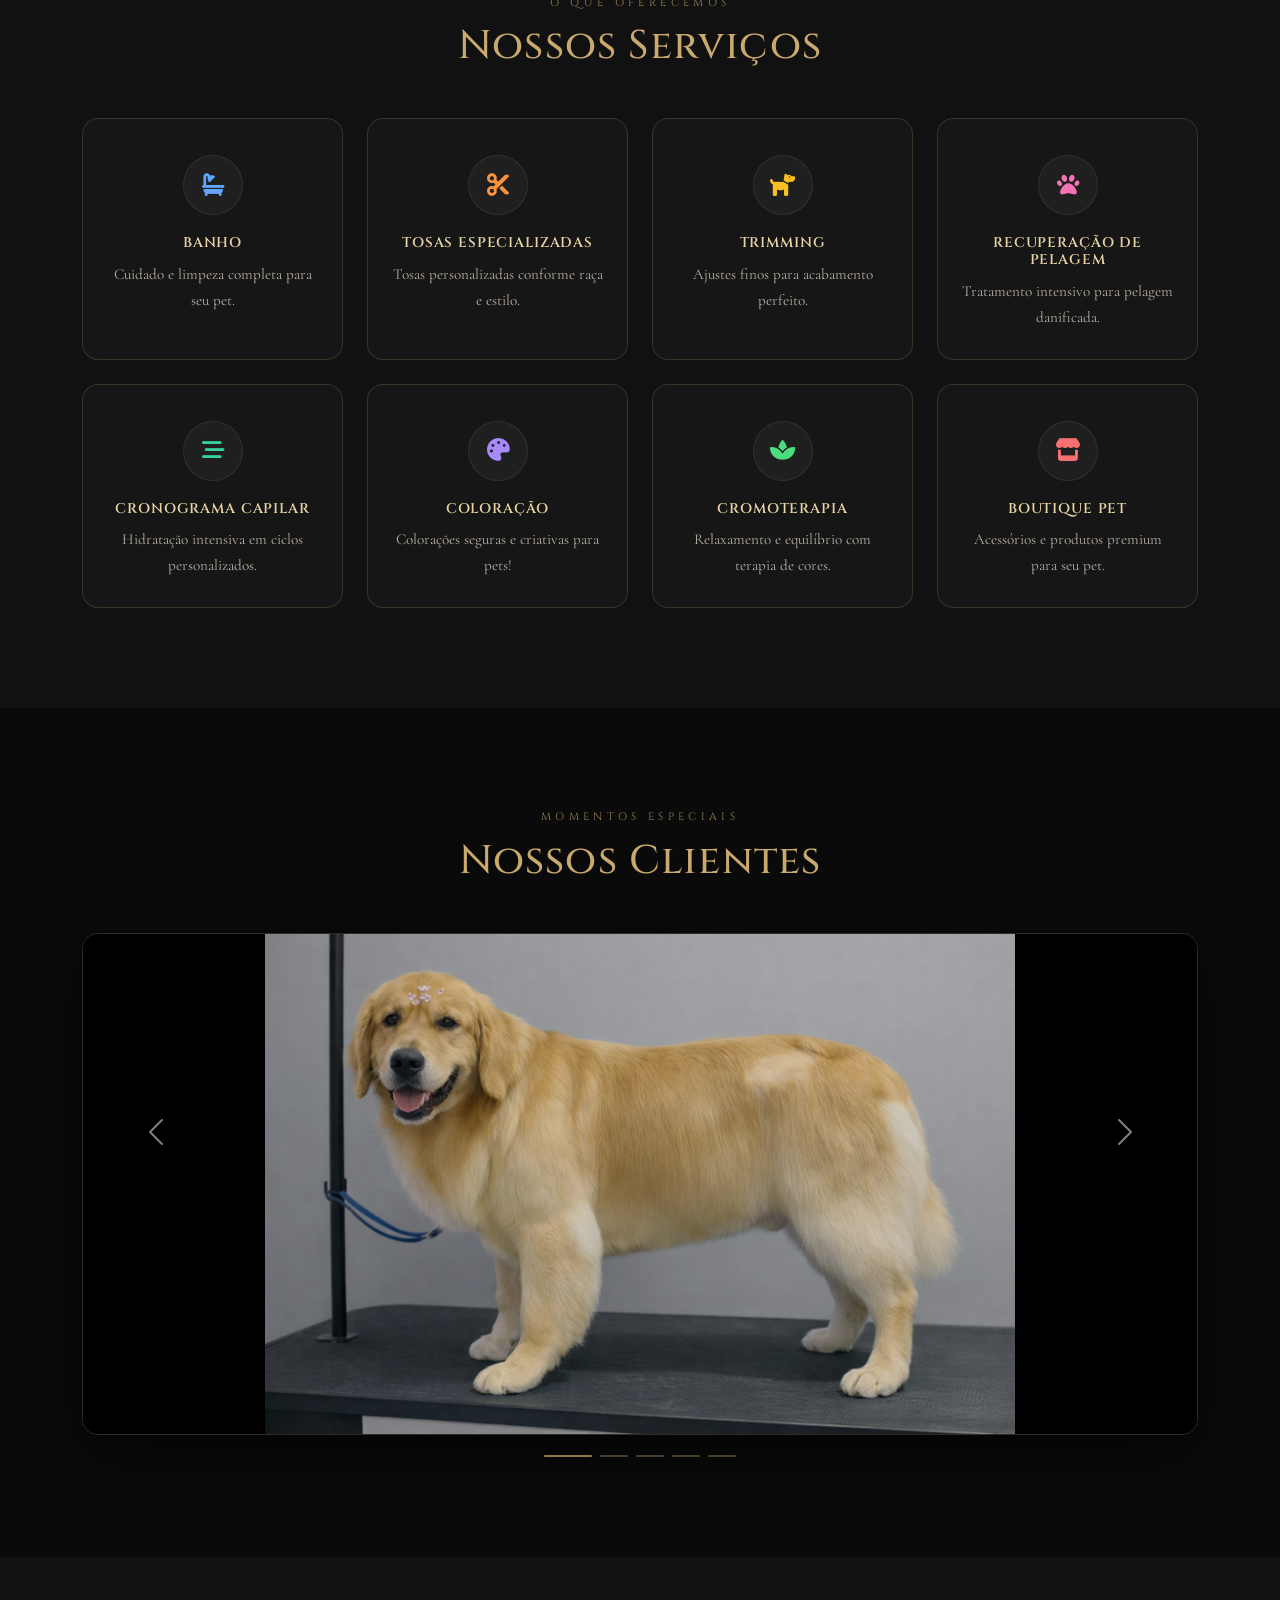
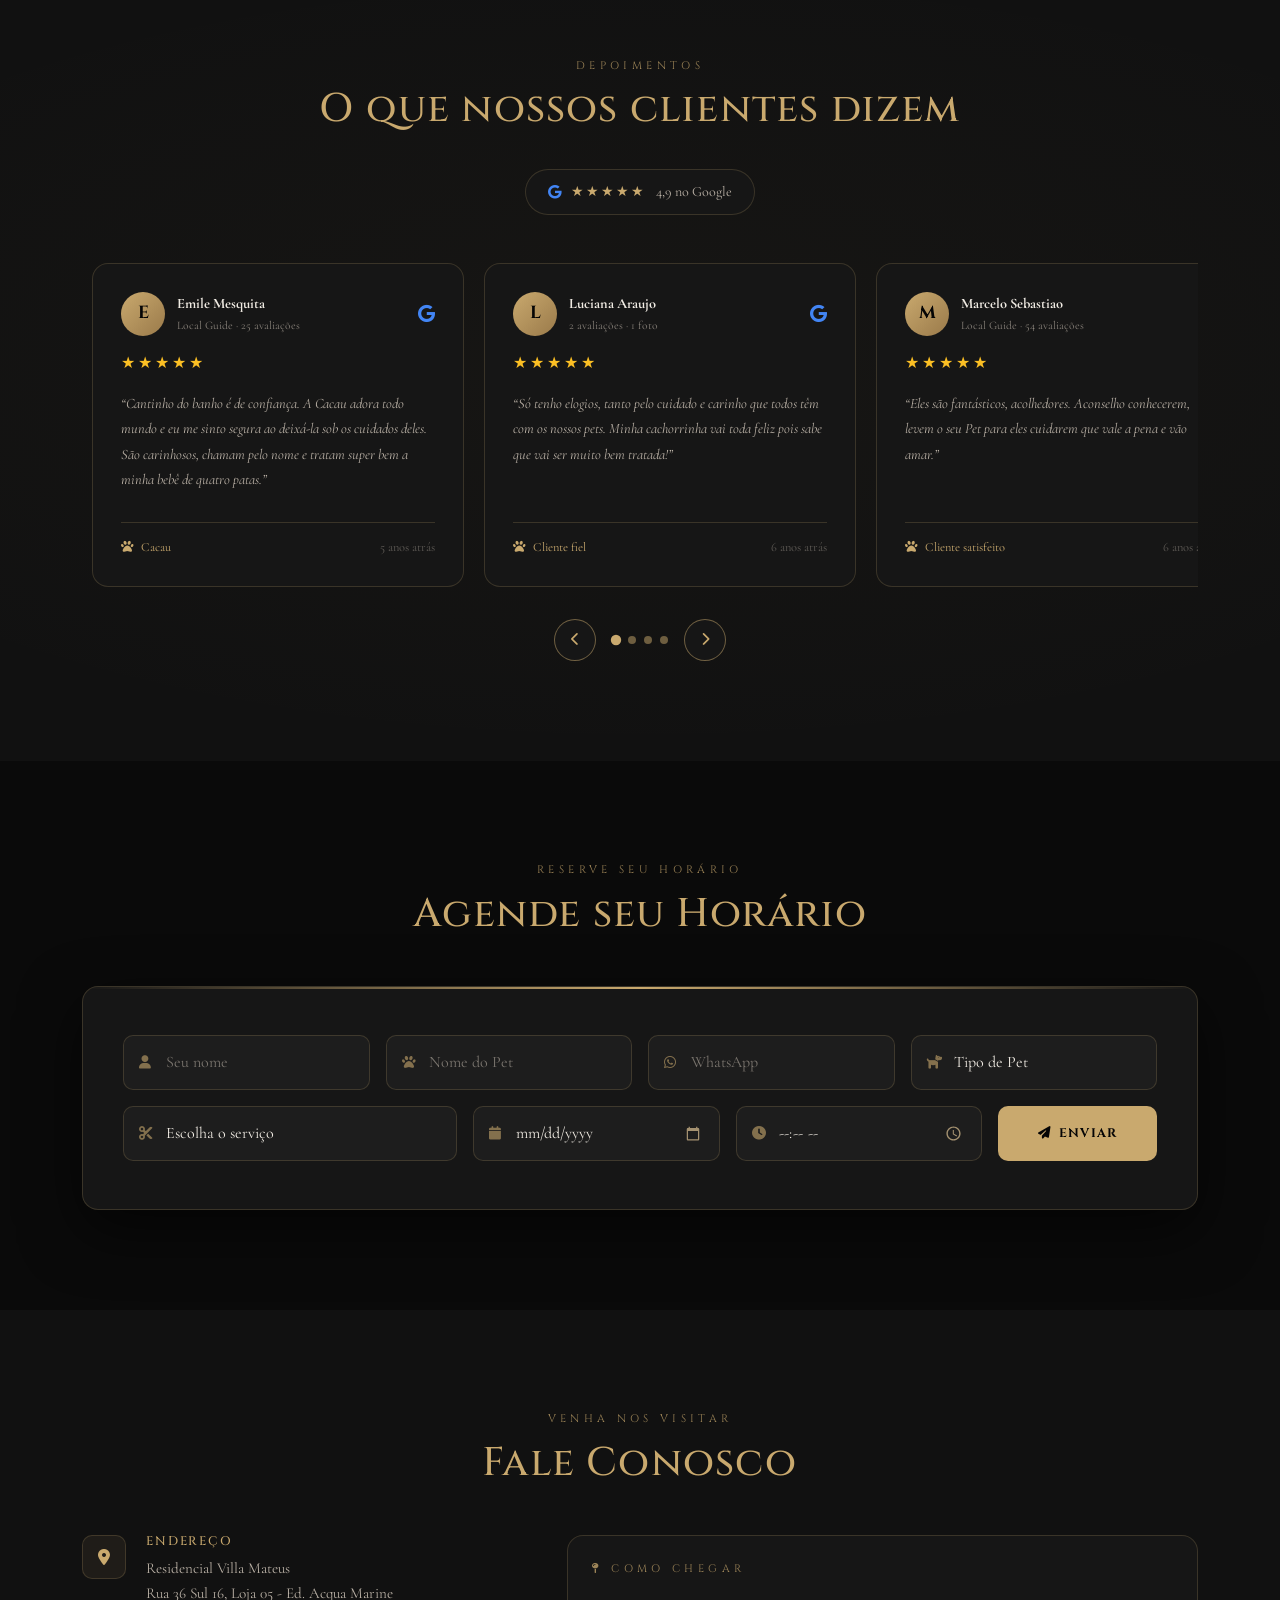
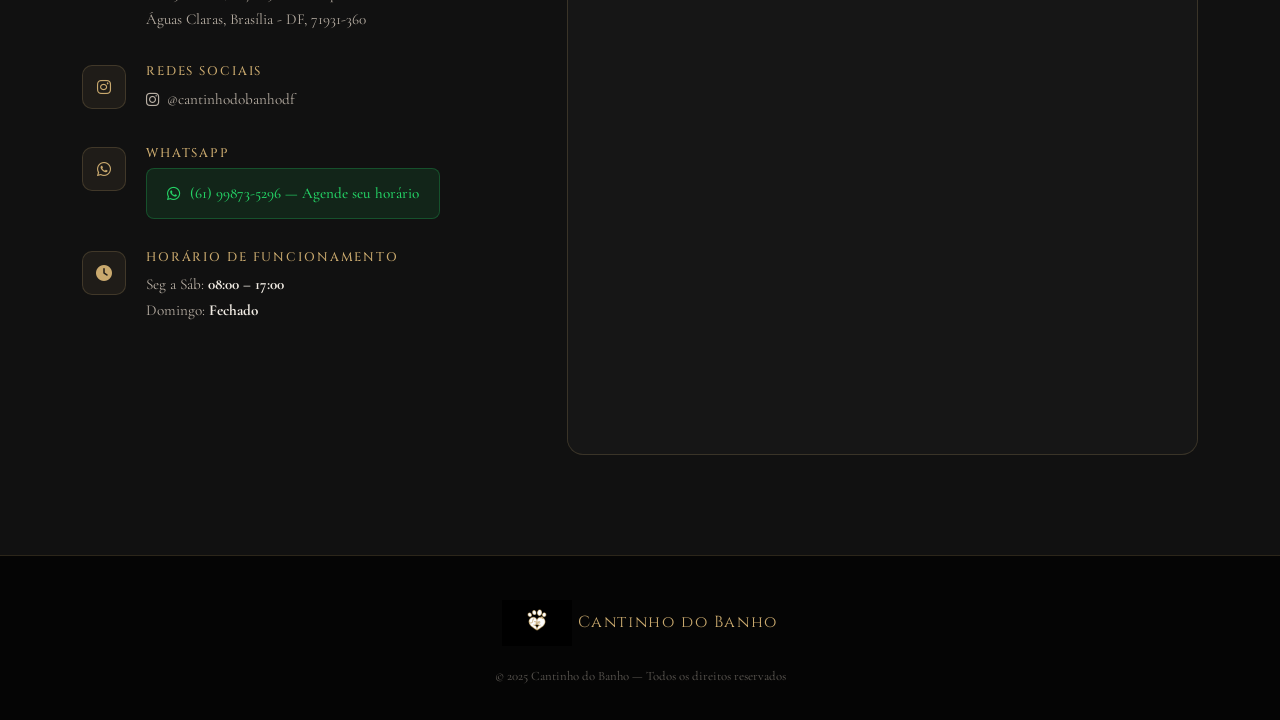
==== commit e3ec79df: "ajustes" ====
--- a/index.html
+++ b/index.html
@@ -15,7 +15,7 @@
   <link href="https://fonts.googleapis.com/css2?family=Cinzel:wght@400;600;700&family=Cormorant+Garamond:ital,wght@0,300;0,400;0,600;1,300;1,400&display=swap" rel="stylesheet">
   <!-- Estilos -->
   <link rel="stylesheet" href="style.css"/>
-  <style>html { scroll-behavior: smooth; }</style>
+  <style>html { scroll-behavior: smooth; overflow-x: hidden; }</style>
 </head>
 <body>
 
@@ -29,7 +29,7 @@
 <nav class="navbar navbar-expand-lg fixed-top">
   <div class="container">
     <a class="navbar-brand" href="#">
-      <span class="brand-icon"><i class="fas fa-paw"></i></span>
+      <img src="[data-uri]" alt="Logo" class="brand-icon-img">
       Cantinho do Banho
     </a>
     <button class="navbar-toggler" type="button" data-bs-toggle="collapse" data-bs-target="#menu">
@@ -268,31 +268,184 @@
     <div class="text-center mb-5" data-aos="fade-up">
       <p class="section-label">Depoimentos</p>
       <h2 class="section-title">O que nossos clientes dizem</h2>
-    </div>
-    <div class="row justify-content-center g-4">
-      <div class="col-md-5" data-aos="fade-right">
-        <div class="card-avaliacao">
-          <img src="imagens/avaliacao1.jpg" alt="Avaliação 1" class="img-fluid rounded">
-        </div>
-      </div>
-      <div class="col-md-5" data-aos="fade-left" data-aos-delay="100">
-        <div class="card-avaliacao">
-          <img src="imagens/avaliacao2.jpg" alt="Avaliação 2" class="img-fluid rounded">
-        </div>
-      </div>
-      <div class="col-md-5" data-aos="fade-right" data-aos-delay="150">
-        <div class="card-avaliacao">
-          <img src="imagens/avaliacao3.jpg" alt="Avaliação 3" class="img-fluid rounded">
-        </div>
-      </div>
-      <div class="col-md-5" data-aos="fade-left" data-aos-delay="200">
-        <div class="card-avaliacao">
-          <img src="imagens/avaliacao4.jpg" alt="Avaliação 4" class="img-fluid rounded">
-        </div>
-      </div>
-    </div>
+      <div class="google-rating-badge">
+        <i class="fab fa-google"></i>
+        <span class="stars-text">&#9733;&#9733;&#9733;&#9733;&#9733;</span>
+        <span>4,9 no Google</span>
+      </div>
+    </div>
+
+    <div class="review-carousel-wrapper" data-aos="fade-up" data-aos-delay="100">
+      <div class="review-track" id="reviewTrack">
+
+        <div class="review-card">
+          <div class="review-header">
+            <div class="review-avatar">E</div>
+            <div class="review-info"><strong>Emile Mesquita</strong><small>Local Guide &middot; 25 avaliações</small></div>
+            <i class="fab fa-google review-google-icon"></i>
+          </div>
+          <div class="review-stars">&#9733;&#9733;&#9733;&#9733;&#9733;</div>
+          <p class="review-text">&ldquo;Cantinho do banho é de confiança. A Cacau adora todo mundo e eu me sinto segura ao deixá-la sob os cuidados deles. São carinhosos, chamam pelo nome e tratam super bem a minha bebê de quatro patas.&rdquo;</p>
+          <div class="review-footer"><span><i class="fas fa-paw"></i> Cacau</span><span class="review-time">5 anos atrás</span></div>
+        </div>
+
+        <div class="review-card">
+          <div class="review-header">
+            <div class="review-avatar">L</div>
+            <div class="review-info"><strong>Luciana Araujo</strong><small>2 avaliações &middot; 1 foto</small></div>
+            <i class="fab fa-google review-google-icon"></i>
+          </div>
+          <div class="review-stars">&#9733;&#9733;&#9733;&#9733;&#9733;</div>
+          <p class="review-text">&ldquo;Só tenho elogios, tanto pelo cuidado e carinho que todos têm com os nossos pets. Minha cachorrinha vai toda feliz pois sabe que vai ser muito bem tratada!&rdquo;</p>
+          <div class="review-footer"><span><i class="fas fa-paw"></i> Cliente fiel</span><span class="review-time">6 anos atrás</span></div>
+        </div>
+
+        <div class="review-card">
+          <div class="review-header">
+            <div class="review-avatar">M</div>
+            <div class="review-info"><strong>Marcelo Sebastiao</strong><small>Local Guide &middot; 54 avaliações</small></div>
+            <i class="fab fa-google review-google-icon"></i>
+          </div>
+          <div class="review-stars">&#9733;&#9733;&#9733;&#9733;&#9733;</div>
+          <p class="review-text">&ldquo;Eles são fantásticos, acolhedores. Aconselho conhecerem, levem o seu Pet para eles cuidarem que vale a pena e vão amar.&rdquo;</p>
+          <div class="review-footer"><span><i class="fas fa-paw"></i> Cliente satisfeito</span><span class="review-time">6 anos atrás</span></div>
+        </div>
+
+        <div class="review-card">
+          <div class="review-header">
+            <div class="review-avatar">T</div>
+            <div class="review-info"><strong>Talita Mendes</strong><small>Local Guide &middot; 12 avaliações</small></div>
+            <i class="fab fa-google review-google-icon"></i>
+          </div>
+          <div class="review-stars">&#9733;&#9733;&#9733;&#9733;&#9733;</div>
+          <p class="review-text">&ldquo;Ótimo pet shop. Minha Lolla sai sempre cheirosa, é bem tratada. Profissionais excelentes. Volto sempre.&rdquo;</p>
+          <div class="review-footer"><span><i class="fas fa-paw"></i> Lolla</span><span class="review-time">3 anos atrás</span></div>
+        </div>
+
+        <div class="review-card">
+          <div class="review-header">
+            <div class="review-avatar">A</div>
+            <div class="review-info"><strong>Ana Carolina Canellas</strong><small>11 avaliações &middot; 12 fotos</small></div>
+            <i class="fab fa-google review-google-icon"></i>
+          </div>
+          <div class="review-stars">&#9733;&#9733;&#9733;&#9733;&#9733;</div>
+          <p class="review-text">&ldquo;Sempre meus pets foram muito bem cuidados e bem atendidos. Recomendo!&rdquo;</p>
+          <div class="review-footer"><span><i class="fas fa-paw"></i> Vários pets</span><span class="review-time">7 anos atrás</span></div>
+        </div>
+
+        <div class="review-card">
+          <div class="review-header">
+            <div class="review-avatar">J</div>
+            <div class="review-info"><strong>Jane Eyre Queiroz</strong><small>Local Guide &middot; 19 avaliações</small></div>
+            <i class="fab fa-google review-google-icon"></i>
+          </div>
+          <div class="review-stars">&#9733;&#9733;&#9733;&#9733;&#9733;</div>
+          <p class="review-text">&ldquo;Roupinhas lindas, e uma diversidade de produtos maravilhosos. A Equipe é muito atenciosa. Amei!!!&rdquo;</p>
+          <div class="review-footer"><span><i class="fas fa-paw"></i> Cliente fiel</span><span class="review-time">4 anos atrás</span></div>
+        </div>
+
+        <div class="review-card">
+          <div class="review-header">
+            <div class="review-avatar">A</div>
+            <div class="review-info"><strong>Alice Ribeiro</strong><small>3 avaliações &middot; 1 foto</small></div>
+            <i class="fab fa-google review-google-icon"></i>
+          </div>
+          <div class="review-stars">&#9733;&#9733;&#9733;&#9733;&#9733;</div>
+          <p class="review-text">&ldquo;O Cantinho é de confiança, pessoal atencioso e ainda consigo acompanhar o banho do meu cachorrinho pelo vidro!&rdquo;</p>
+          <div class="review-footer"><span><i class="fas fa-paw"></i> Cliente satisfeita</span><span class="review-time">1 ano atrás</span></div>
+        </div>
+
+        <div class="review-card">
+          <div class="review-header">
+            <div class="review-avatar">L</div>
+            <div class="review-info"><strong>Luiz Alencar</strong><small>Local Guide &middot; 147 avaliações</small></div>
+            <i class="fab fa-google review-google-icon"></i>
+          </div>
+          <div class="review-stars">&#9733;&#9733;&#9733;&#9733;&#9733;</div>
+          <p class="review-text">&ldquo;Excelente pessoal. Tratam com muito carinho.&rdquo;</p>
+          <div class="review-footer"><span><i class="fas fa-paw"></i> Local Guide</span><span class="review-time">7 anos atrás</span></div>
+        </div>
+
+        <div class="review-card">
+          <div class="review-header">
+            <div class="review-avatar">N</div>
+            <div class="review-info"><strong>Natália Oliveira</strong><small>4 avaliações &middot; 1 foto</small></div>
+            <i class="fab fa-google review-google-icon"></i>
+          </div>
+          <div class="review-stars">&#9733;&#9733;&#9733;&#9733;&#9733;</div>
+          <p class="review-text">&ldquo;Sempre levo minha cachorrinha lá. O atendimento é ótimo, a tosa muito bem feita. São muito carinhosos. O espaço está sempre limpinho. Eu adoro e recomendo.&rdquo;</p>
+          <div class="review-footer"><span><i class="fas fa-paw"></i> Cliente fiel</span><span class="review-time">6 anos atrás</span></div>
+        </div>
+
+        <div class="review-card">
+          <div class="review-header">
+            <div class="review-avatar">G</div>
+            <div class="review-info"><strong>Gabriel Silva</strong><small>Local Guide &middot; 19 avaliações</small></div>
+            <i class="fab fa-google review-google-icon"></i>
+          </div>
+          <div class="review-stars">&#9733;&#9733;&#9733;&#9733;&#9733;</div>
+          <p class="review-text">&ldquo;Levei os cachorros da minha mãe e saíram bem limpinhos e cheirosos, o cheiro do banho durou dias!!!! Experiência satisfatória demais comparada com outros pets da região.&rdquo;</p>
+          <div class="review-footer"><span><i class="fas fa-paw"></i> Cliente satisfeito</span><span class="review-time">2 anos atrás</span></div>
+        </div>
+
+      </div>
+
+      <div class="review-nav">
+        <button class="review-btn" id="reviewPrev"><i class="fas fa-chevron-left"></i></button>
+        <div class="review-dots" id="reviewDots"></div>
+        <button class="review-btn" id="reviewNext"><i class="fas fa-chevron-right"></i></button>
+      </div>
+    </div>
+
   </div>
 </section>
+
+<script>
+(function() {
+  var track = document.getElementById('reviewTrack');
+  var cards = track.querySelectorAll('.review-card');
+  var dotsContainer = document.getElementById('reviewDots');
+  var total = cards.length;
+  var current = 0;
+  var perPage = window.innerWidth >= 992 ? 3 : window.innerWidth >= 576 ? 2 : 1;
+
+  function buildDots() {
+    dotsContainer.innerHTML = '';
+    var pages = Math.ceil(total / perPage);
+    for (var i = 0; i < pages; i++) {
+      var d = document.createElement('button');
+      d.className = 'review-dot' + (i === 0 ? ' active' : '');
+      d.setAttribute('data-i', i);
+      d.addEventListener('click', function() { goTo(+this.getAttribute('data-i')); });
+      dotsContainer.appendChild(d);
+    }
+  }
+
+  function goTo(page) {
+    var pages = Math.ceil(total / perPage);
+    current = Math.max(0, Math.min(page, pages - 1));
+    var offset = current * perPage * (100 / total);
+    track.style.transform = 'translateX(-' + offset + '%)';
+    dotsContainer.querySelectorAll('.review-dot').forEach(function(d, i) {
+      d.classList.toggle('active', i === current);
+    });
+  }
+
+  document.getElementById('reviewNext').addEventListener('click', function() {
+    goTo(current + 1 >= Math.ceil(total / perPage) ? 0 : current + 1);
+  });
+  document.getElementById('reviewPrev').addEventListener('click', function() {
+    goTo(current - 1 < 0 ? Math.ceil(total / perPage) - 1 : current - 1);
+  });
+
+  // Auto play
+  setInterval(function() { goTo(current + 1 >= Math.ceil(total / perPage) ? 0 : current + 1); }, 4000);
+
+  buildDots();
+  track.style.width = (total * (100 / perPage)) + '%';
+  cards.forEach(function(c) { c.style.width = (100 / total) + '%'; });
+})();
+</script>
 
 <!-- AGENDAMENTO -->
 <section id="agendamento" class="section-agendamento">
@@ -441,7 +594,7 @@
 <!-- RODAPÉ -->
 <footer class="footer">
   <div class="container text-center">
-    <p class="footer-brand"><i class="fas fa-paw me-2"></i>Cantinho do Banho</p>
+    <p class="footer-brand"><img src="[data-uri]" alt="Logo" class="footer-logo-img"> Cantinho do Banho</p>
     <p class="footer-copy">© 2025 Cantinho do Banho — Todos os direitos reservados</p>
   </div>
 </footer>
@@ -471,6 +624,16 @@
     document.querySelector('.navbar').classList.toggle('scrolled', window.scrollY > 50);
     document.querySelector('.whatsapp-float').classList.toggle('visible', window.scrollY > 300);
   });
+
+// FECHAR MENU MOBILE AO CLICAR EM UM LINK
+document.querySelectorAll('.navbar .nav-link').forEach(link => {
+  link.addEventListener('click', () => {
+    const navbarCollapse = document.querySelector('.navbar-collapse');
+    if (navbarCollapse && navbarCollapse.classList.contains('show')) {
+      bootstrap.Collapse.getOrCreateInstance(navbarCollapse).hide();
+    }
+  });
+});
 </script>
 </body>
 </html>
--- a/style.css
+++ b/style.css
@@ -59,7 +59,7 @@
   backdrop-filter: blur(20px);
   -webkit-backdrop-filter: blur(20px);
   border-bottom: 1px solid transparent;
-  padding: 18px 0;
+  padding: 12px 0;
   transition: var(--transicao);
 }
 
@@ -79,6 +79,23 @@
   align-items: center;
   gap: 10px;
 }
+.brand-icon-img {
+  height: 90px;
+  width: 90px;
+  object-fit: contain;
+}
+
+.footer-logo-img {
+  height: 70px;
+  width: 70px;
+  object-fit: contain;
+  vertical-align: middle;
+}
+
+.navbar-logo { height: 52px; width: auto; object-fit: contain; filter: drop-shadow(0 0 8px rgba(201,169,110,0.3)); transition: filter 0.3s ease, transform 0.3s ease; }
+.navbar-logo:hover { filter: drop-shadow(0 0 14px rgba(201,169,110,0.6)); transform: scale(1.03); }
+.navbar.scrolled .navbar-logo { height: 44px; }
+
 
 .brand-icon {
   display: inline-flex;
@@ -153,7 +170,9 @@
   display: flex;
   align-items: center;
   justify-content: center;
-  overflow: hidden;
+ overflow-x: hidden;
+overflow-y: visible;
+padding-top: 140px;
 }
 
 .hero-overlay {
@@ -568,6 +587,8 @@
   object-fit: contain;   /* ✅ NÃO CORTA */
   background: #0a0a0a;   /* ✅ preenche as laterais se sobrar */
   filter: brightness(0.95);
+object-fit: cover;
+  filter: brightness(0.85);
   transition: filter 0.5s ease;
 }
 
@@ -615,44 +636,114 @@
   pointer-events: none;
 }
 
-.card-avaliacao {
+
+.google-rating-badge {
+  display: inline-flex;
+  align-items: center;
+  gap: 10px;
+  background: var(--preto-card);
+  border: 1px solid var(--borda);
+  border-radius: 30px;
+  padding: 10px 22px;
+  margin-top: 16px;
+  font-size: 0.88rem;
+  color: var(--texto-suave);
+}
+.google-rating-badge .fab { color: #4285F4; }
+.google-rating-badge .stars-text { color: var(--dourado); letter-spacing: 2px; }
+
+.review-carousel-wrapper { position: relative; overflow: hidden; }
+
+.review-track {
+  display: flex;
+  transition: transform 0.5s cubic-bezier(0.25, 0.46, 0.45, 0.94);
+}
+
+.review-card {
   background: var(--preto-card);
   border: 1px solid var(--borda);
   border-radius: var(--radius);
-  padding: 20px;
-  box-shadow: var(--sombra);
-  transition: var(--transicao);
-  height: 100%;
+  padding: 28px;
+  flex-shrink: 0;
+  box-sizing: border-box;
+  display: flex;
+  flex-direction: column;
+  gap: 14px;
   position: relative;
   overflow: hidden;
-}
-
-.card-avaliacao::before {
+  transition: var(--transicao);
+  margin: 0 10px;
+}
+.review-card::before {
   content: '';
   position: absolute;
-  top: 0;
-  left: 0;
-  right: 0;
+  top: 0; left: 0; right: 0;
   height: 2px;
   background: linear-gradient(90deg, transparent, var(--dourado), transparent);
   opacity: 0;
   transition: opacity 0.3s ease;
 }
-
-.card-avaliacao:hover {
-  border-color: var(--borda-forte);
-  transform: translateY(-4px);
-  box-shadow: 0 20px 50px rgba(0,0,0,0.6);
-}
-
-.card-avaliacao:hover::before { opacity: 1; }
-
-.card-avaliacao img {
-  width: 100%;
-  max-height: 230px;
-  object-fit: contain;
-  border-radius: var(--radius-sm);
-}
+.review-card:hover { border-color: var(--borda-forte); transform: translateY(-4px); box-shadow: 0 20px 50px rgba(0,0,0,0.5); }
+.review-card:hover::before { opacity: 1; }
+
+.review-header { display: flex; align-items: center; gap: 12px; }
+.review-avatar {
+  width: 44px; height: 44px;
+  border-radius: 50%;
+  background: linear-gradient(135deg, var(--dourado), var(--dourado-escuro));
+  color: var(--preto);
+  font-family: Cinzel, serif;
+  font-weight: 700;
+  font-size: 1.1rem;
+  display: flex; align-items: center; justify-content: center;
+  flex-shrink: 0;
+}
+.review-info { flex: 1; display: flex; flex-direction: column; }
+.review-info strong { color: var(--texto); font-size: 0.9rem; }
+.review-info small { color: var(--texto-suave); font-size: 0.72rem; opacity: 0.7; }
+.review-google-icon { color: #4285F4; font-size: 1.1rem; }
+.review-stars { color: #FBBF24; letter-spacing: 3px; font-size: 1rem; }
+.review-text { color: var(--texto-suave); font-size: 0.9rem; line-height: 1.75; flex: 1; font-style: italic; }
+.review-footer {
+  display: flex; justify-content: space-between; align-items: center;
+  padding-top: 14px;
+  border-top: 1px solid var(--borda);
+  font-size: 0.78rem;
+}
+.review-footer span:first-child { color: var(--dourado); }
+.review-footer span:first-child i { margin-right: 5px; }
+.review-time { color: var(--texto-suave); opacity: 0.45; }
+
+.review-nav {
+  display: flex;
+  align-items: center;
+  justify-content: center;
+  gap: 16px;
+  margin-top: 32px;
+}
+.review-btn {
+  width: 42px; height: 42px;
+  border-radius: 50%;
+  background: var(--preto-card);
+  border: 1px solid var(--borda-forte);
+  color: var(--dourado);
+  font-size: 0.85rem;
+  cursor: pointer;
+  transition: var(--transicao);
+  display: flex; align-items: center; justify-content: center;
+}
+.review-btn:hover { background: var(--dourado); color: var(--preto); }
+.review-dots { display: flex; gap: 8px; }
+.review-dot {
+  width: 8px; height: 8px;
+  border-radius: 50%;
+  background: var(--borda-forte);
+  border: none;
+  cursor: pointer;
+  transition: var(--transicao);
+  padding: 0;
+}
+.review-dot.active { background: var(--dourado); transform: scale(1.3); }
 
 /* ============================================
    SEÇÃO: AGENDAMENTO
@@ -1140,4 +1231,15 @@
 .navbar {
   transition: background 0.5s ease, border-color 0.5s ease, padding 0.4s ease;
 }
-
+/* ===== AJUSTE CARROSSEL (NÃO CORTAR IMAGEM) ===== */
+
+.carousel-premium .carousel-item {
+    height: 500px; /* altura do carrossel */
+}
+
+.carousel-premium .carousel-item img {
+    height: 100%;
+    width: 100%;
+    object-fit: contain; /* NÃO corta a imagem */
+    background-color: #000; /* fundo preto elegante */
+}
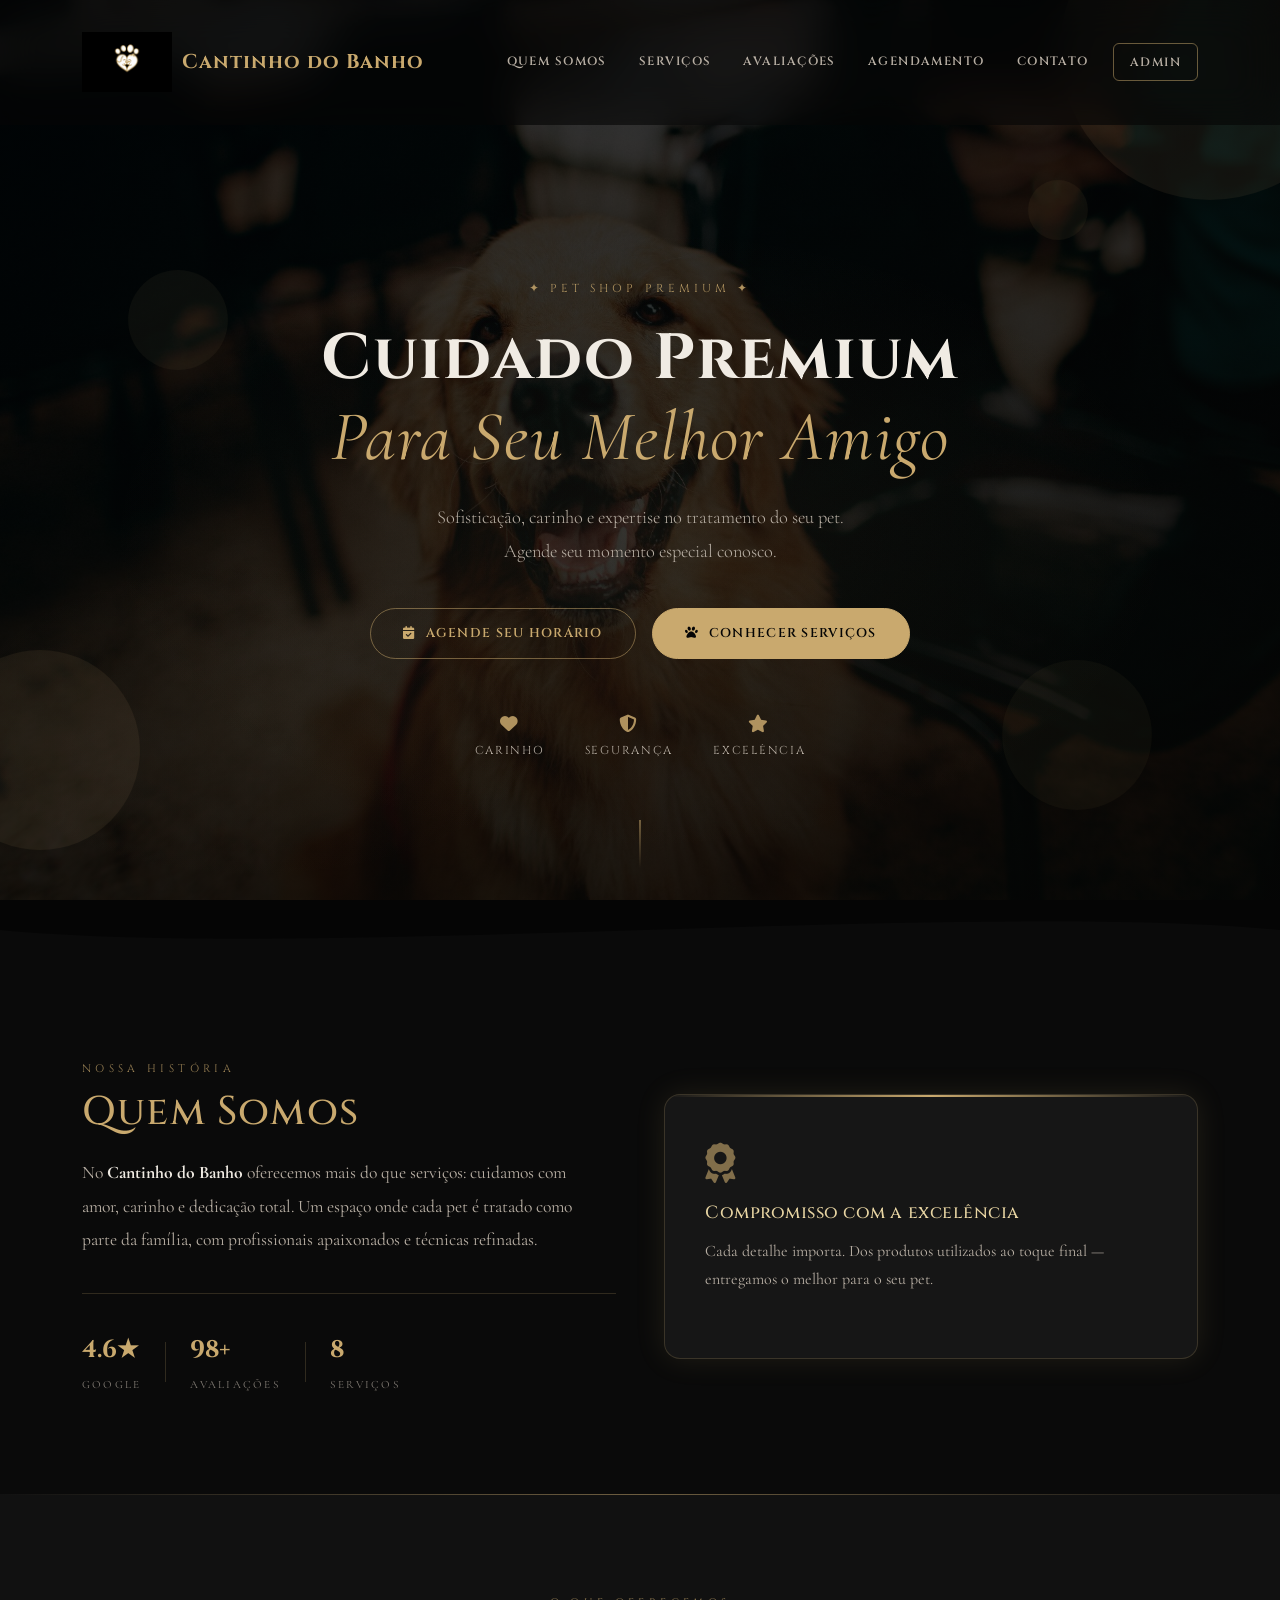
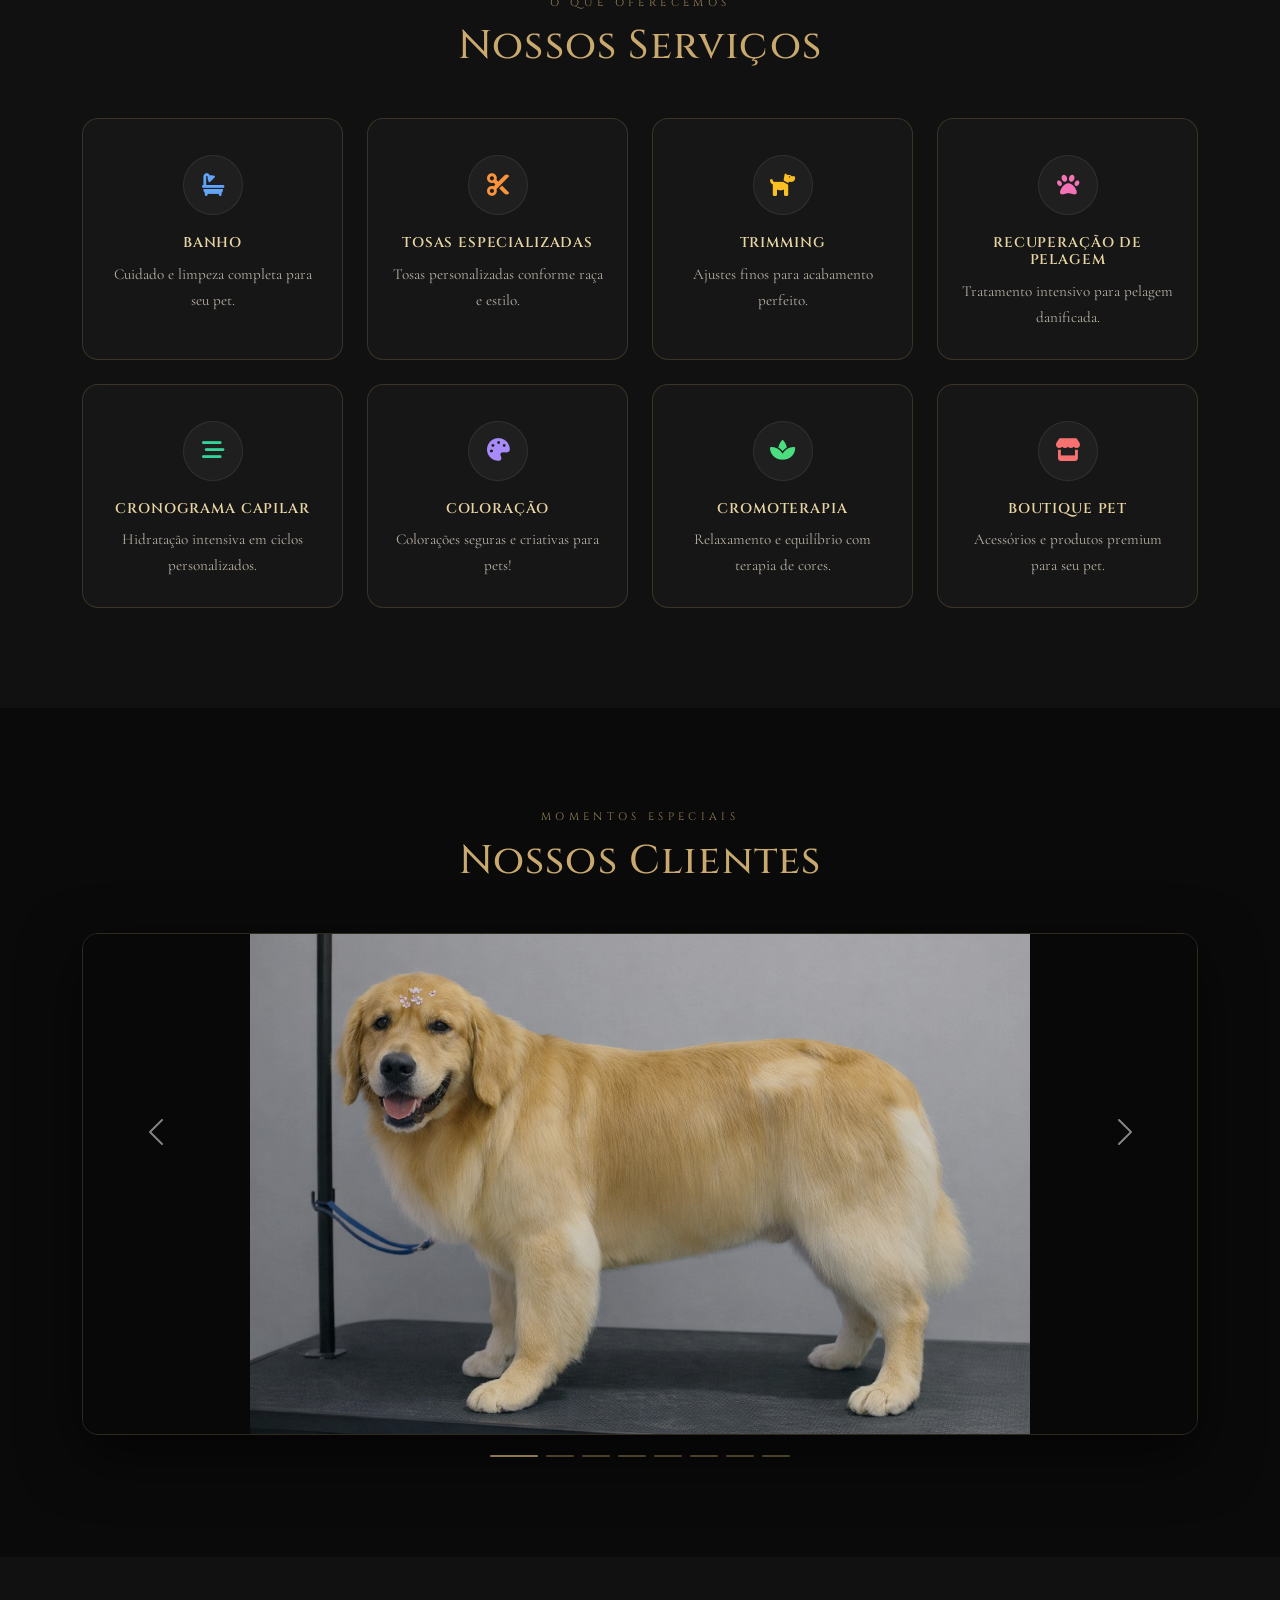
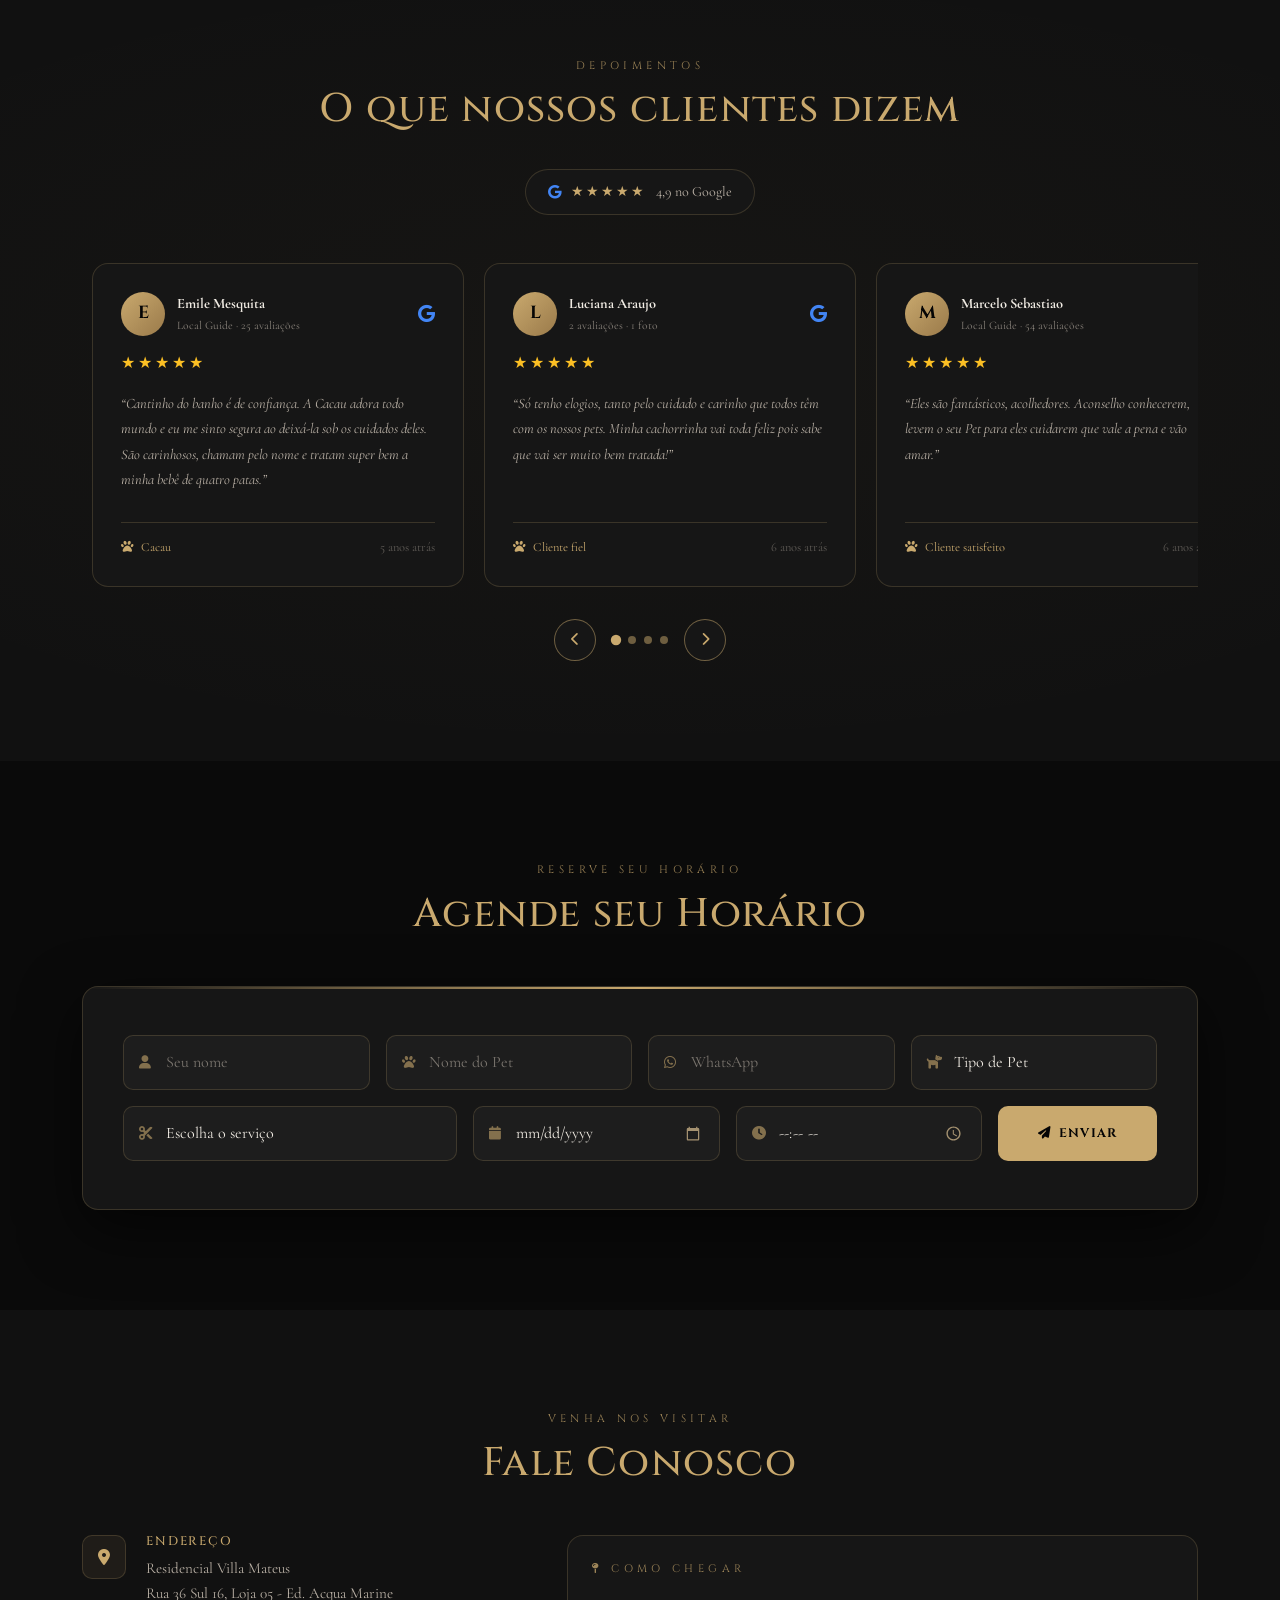
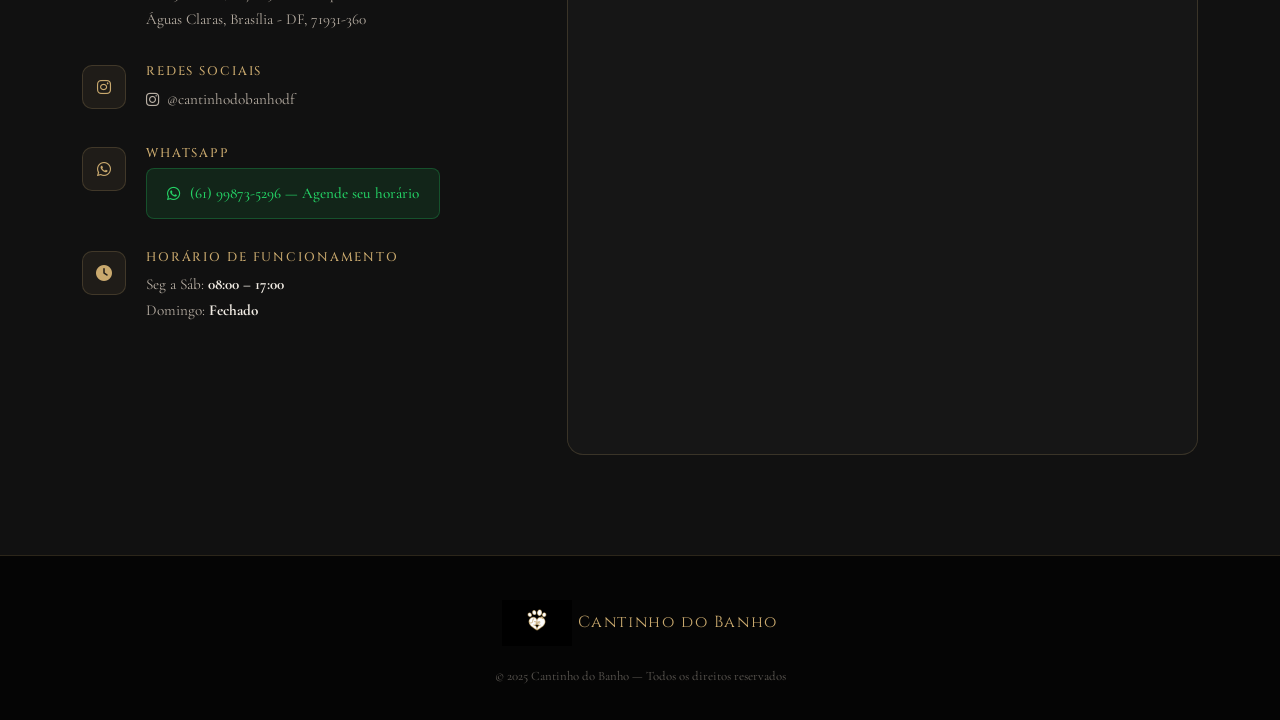
==== commit 90002e92: "akuste2" ====
--- a/index.html
+++ b/index.html
@@ -257,6 +257,9 @@
         <button type="button" data-bs-target="#petCarousel" data-bs-slide-to="2"></button>
         <button type="button" data-bs-target="#petCarousel" data-bs-slide-to="3"></button>
         <button type="button" data-bs-target="#petCarousel" data-bs-slide-to="4"></button>
+        <button type="button" data-bs-target="#petCarousel" data-bs-slide-to="5"></button>
+<button type="button" data-bs-target="#petCarousel" data-bs-slide-to="6"></button>
+<button type="button" data-bs-target="#petCarousel" data-bs-slide-to="7"></button>
       </div>
     </div>
   </div>
--- a/style.css
+++ b/style.css
@@ -1243,3 +1243,65 @@
     object-fit: contain; /* NÃO corta a imagem */
     background-color: #000; /* fundo preto elegante */
 }
+/* =========================
+   FIX MOBILE (carrosséis)
+   ========================= */
+
+/* 1) AVALIAÇÕES - corrigir card cortando e alinhar no celular */
+@media (max-width: 576px) {
+  .google-rating-badge{
+    max-width: 100%;
+    width: fit-content;
+    margin: 0 auto;
+    padding: 10px 14px;
+    gap: 10px;
+    flex-wrap: wrap;
+    justify-content: center;
+    text-align: center;
+  }
+
+  .review-carousel-wrapper{
+    padding: 0 12px;      /* dá “respiro” nas laterais */
+    overflow: hidden;
+  }
+
+  .review-track{
+    gap: 0;
+  }
+
+  .review-card{
+    flex: 0 0 100%;       /* 1 card por vez no mobile */
+    max-width: 100%;
+    margin: 0;            /* remove margem lateral que empurra pra fora */
+    padding: 18px;
+  }
+
+  .review-header{
+    gap: 10px;
+  }
+
+  .review-text{
+    font-size: 0.88rem;
+    line-height: 1.6;
+  }
+}
+/* 2) NOSSOS CLIENTES - tirar “vazio gigante” e evitar cortar */
+.carousel-premium .carousel-inner img{
+  /* O seu CSS tem object-fit repetido e acaba ficando COVER.
+     Isso aqui garante o comportamento certo. */
+  object-fit: contain !important;
+  height: auto;
+  background: #0a0a0a;
+}
+
+@media (max-width: 576px) {
+  .carousel-premium .carousel-inner img{
+    max-height: 320px;
+  }
+}
+
+@media (max-width: 480px) {
+  .carousel-premium .carousel-inner img{
+    max-height: 260px;
+  }
+}
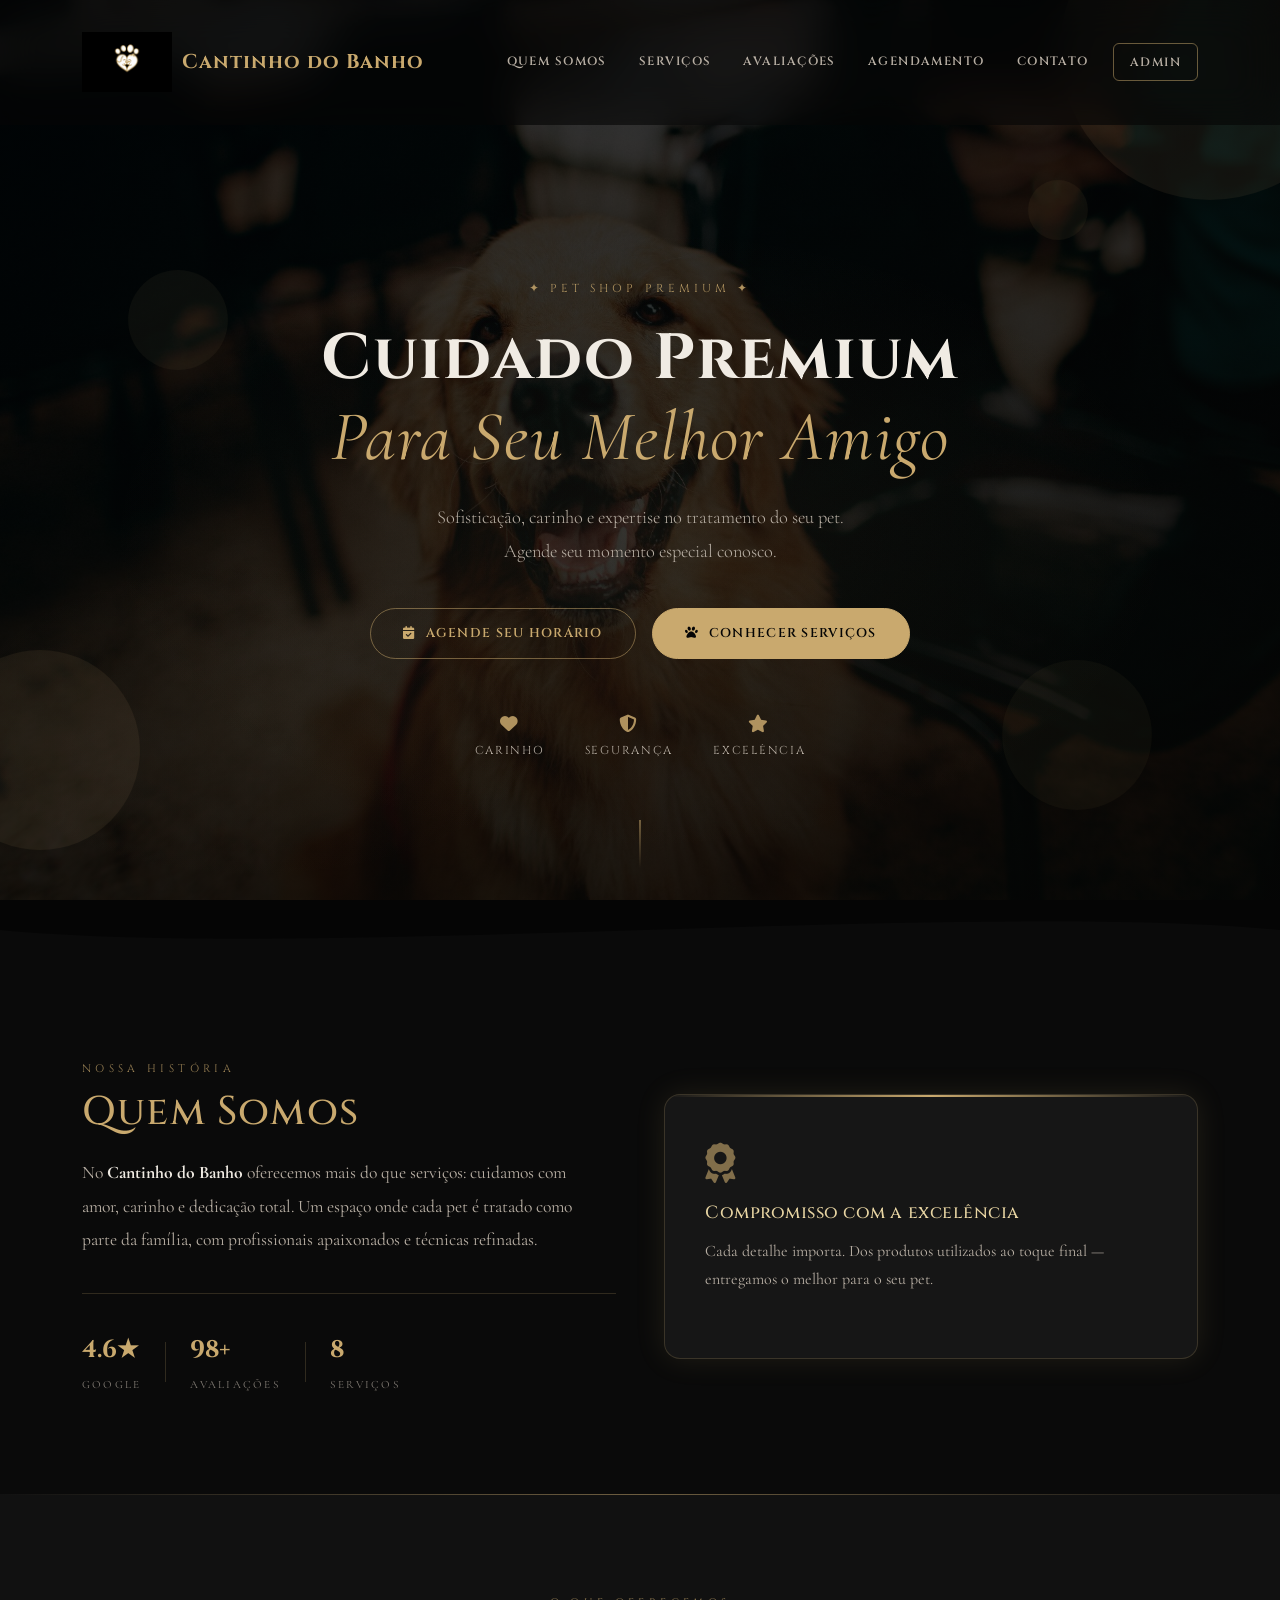
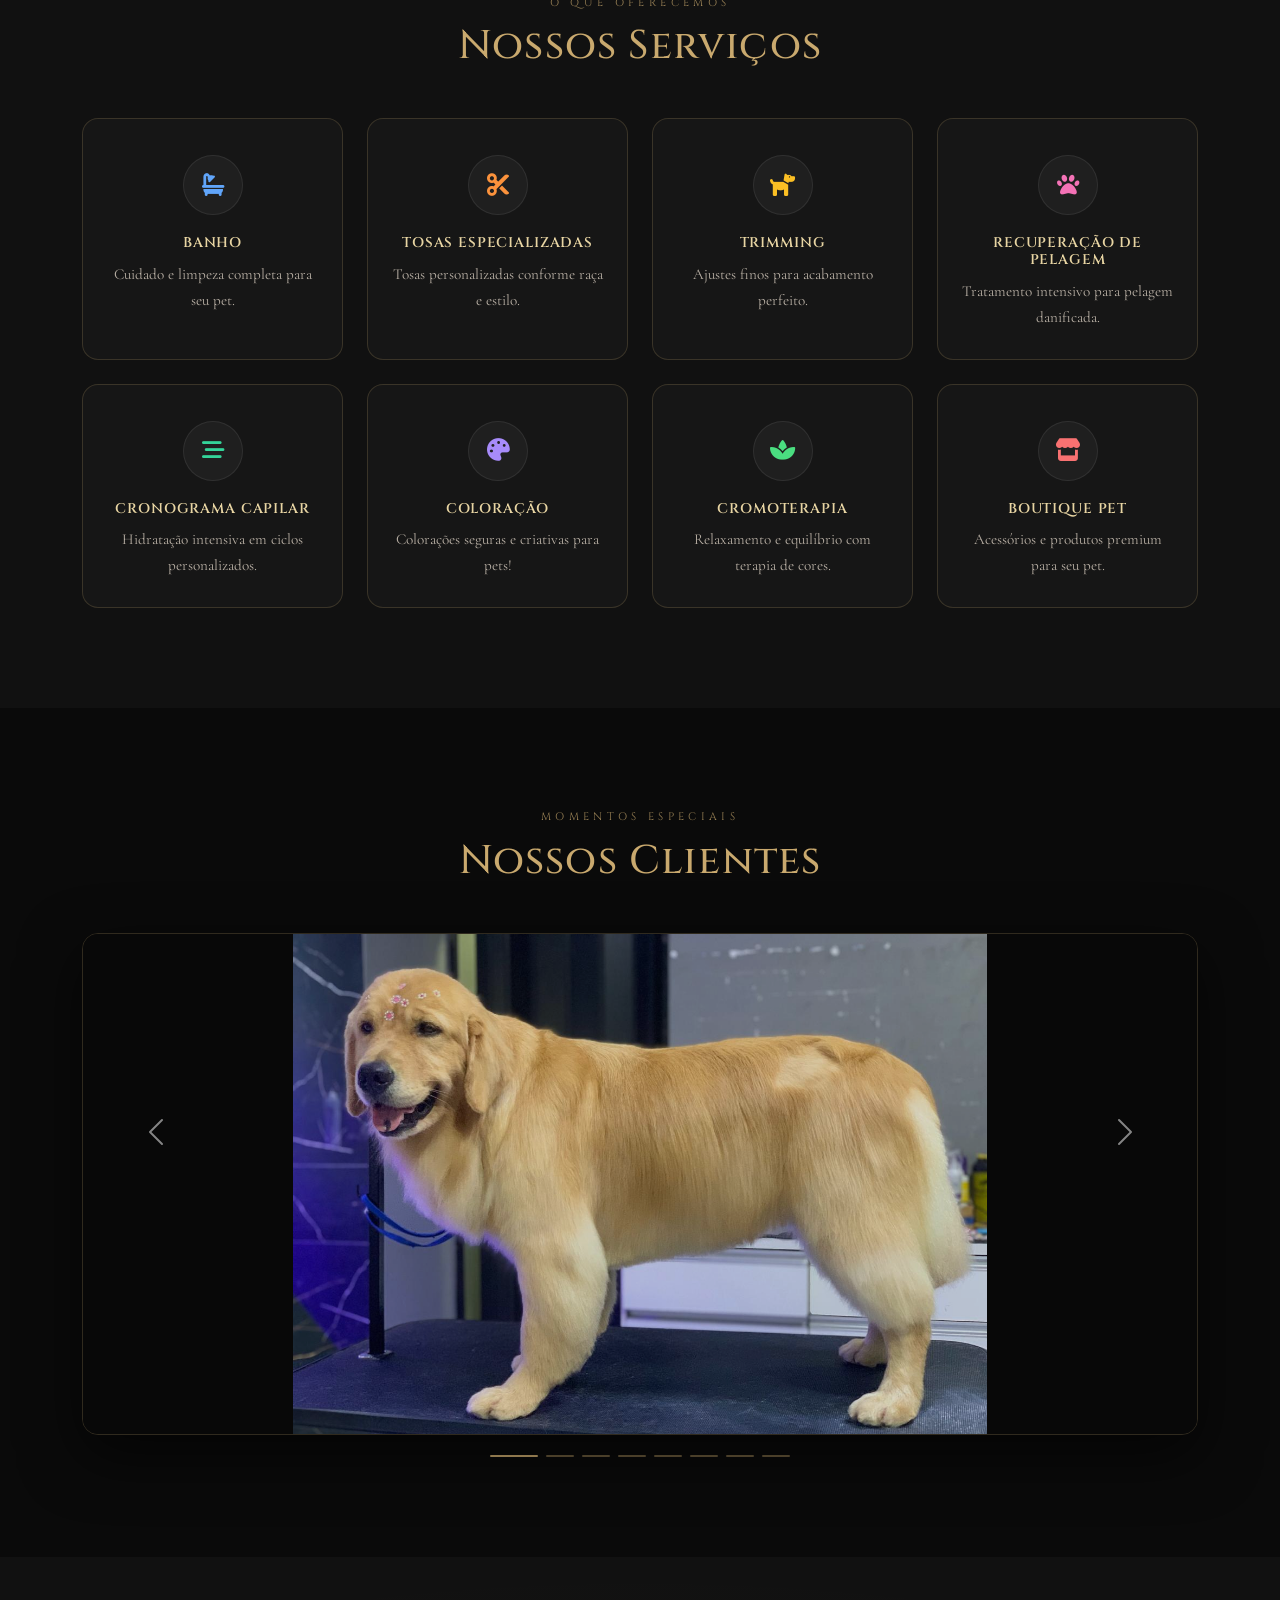
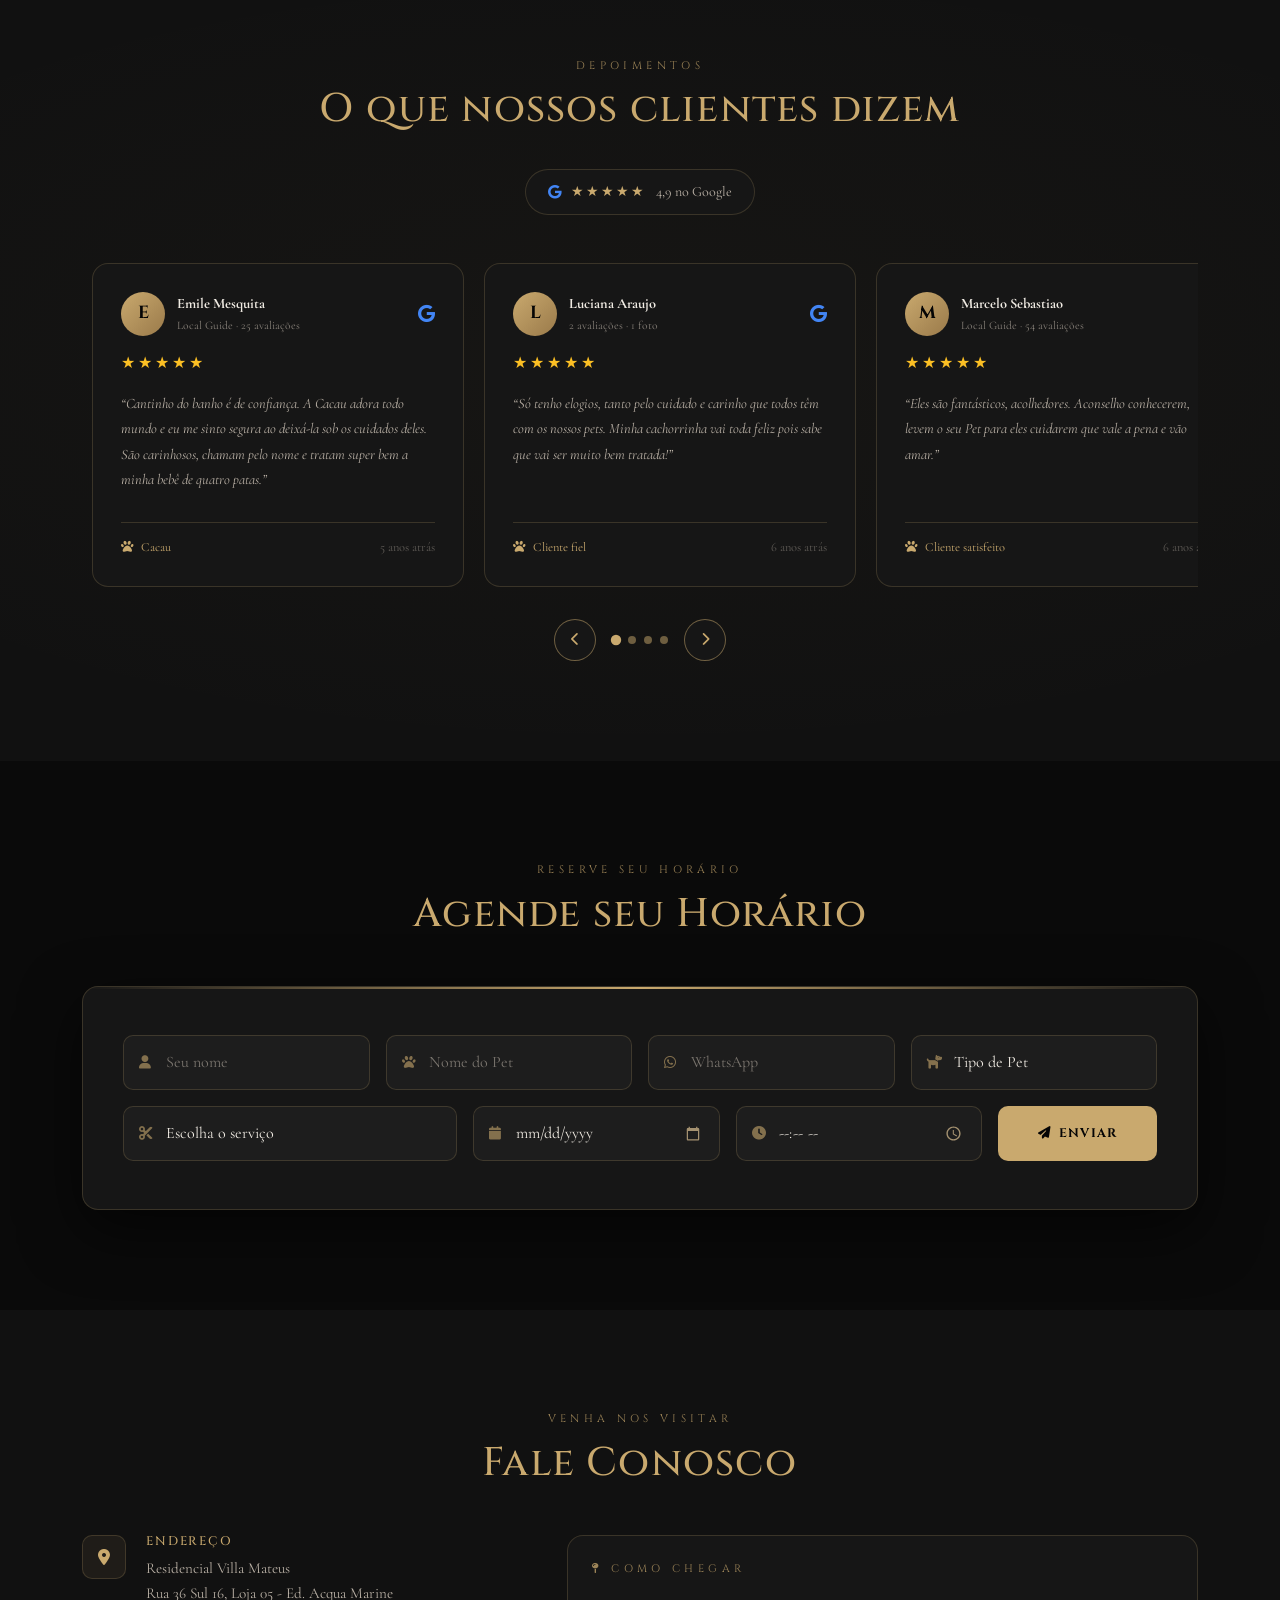
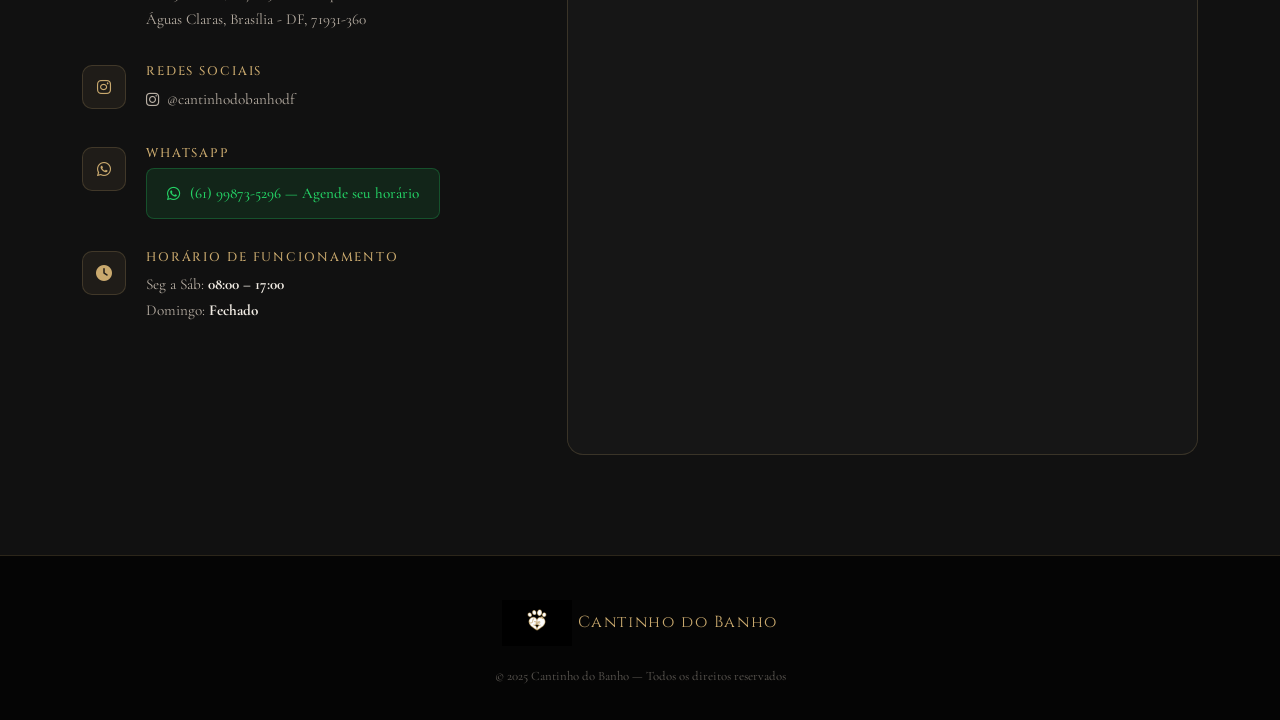
==== commit 9bc63d0a: "Imagens atualizadas" ====
--- a/index.html
+++ b/index.html
@@ -212,35 +212,35 @@
     <div id="petCarousel" class="carousel slide carousel-premium" data-bs-ride="carousel" data-bs-interval="3500">
       <div class="carousel-inner">
        <div class="carousel-item active">
-      <img src="imagens/pet1.png" class="d-block w-100" alt="Pet 1">
+      <img src="imagens/pet1.jpeg" class="d-block w-100" alt="Pet 1">
     </div>
 
     <div class="carousel-item">
-      <img src="imagens/pet2 (2).jpeg" class="d-block w-100" alt="Pet 2">
+      <img src="imagens/pet2.jpeg" class="d-block w-100" alt="Pet 2">
     </div>
 
     <div class="carousel-item">
-      <img src="imagens/pet3.png" class="d-block w-100" alt="Pet 3">
+      <img src="imagens/pet3.jpeg" class="d-block w-100" alt="Pet 3">
     </div>
 
     <div class="carousel-item">
-      <img src="imagens/pet4.png" class="d-block w-100" alt="Pet 4">
+      <img src="imagens/pet4.jpeg" class="d-block w-100" alt="Pet 4">
     </div>
 
     <div class="carousel-item">
-      <img src="imagens/pet5.png" class="d-block w-100" alt="Pet 5">
+      <img src="imagens/pet5.jpeg" class="d-block w-100" alt="Pet 5">
     </div>
 
     <div class="carousel-item">
-      <img src="imagens/pet6.png" class="d-block w-100" alt="Pet 6">
+      <img src="imagens/pet6.jpeg" class="d-block w-100" alt="Pet 6">
     </div>
 
     <div class="carousel-item">
-      <img src="imagens/pet7.png" class="d-block w-100" alt="Pet 7">
+      <img src="imagens/pet7 (2).jpeg" class="d-block w-100" alt="Pet 7">
     </div>
 
     <div class="carousel-item">
-      <img src="imagens/pet8.png" class="d-block w-100" alt="Pet 8">
+      <img src="imagens/pet8.jpeg" class="d-block w-100" alt="Pet 8">
     </div>
 
   </div>
--- a/style.css
+++ b/style.css
@@ -1293,15 +1293,37 @@
   height: auto;
   background: #0a0a0a;
 }
-
-@media (max-width: 576px) {
-  .carousel-premium .carousel-inner img{
-    max-height: 320px;
+/* =========================
+   CORREÇÃO MOBILE CAROUSEL
+   ========================= */
+
+@media (max-width: 768px) {
+
+  .carousel-premium .carousel-inner {
+    height: auto !important;
   }
-}
-
-@media (max-width: 480px) {
-  .carousel-premium .carousel-inner img{
-    max-height: 260px;
+
+  .carousel-premium .carousel-item {
+    height: auto !important;
   }
+
+  .carousel-premium .carousel-item img {
+    width: 100%;
+    height: auto !important;
+    max-height: 420px;
+    object-fit: contain !important;
+  }
+
+}
+@media (max-width: 768px) {
+
+  .review-card {
+    flex: 0 0 100% !important;
+    max-width: 100% !important;
+  }
+
+  .review-carousel-wrapper {
+    padding: 0 10px;
+  }
+
 }
